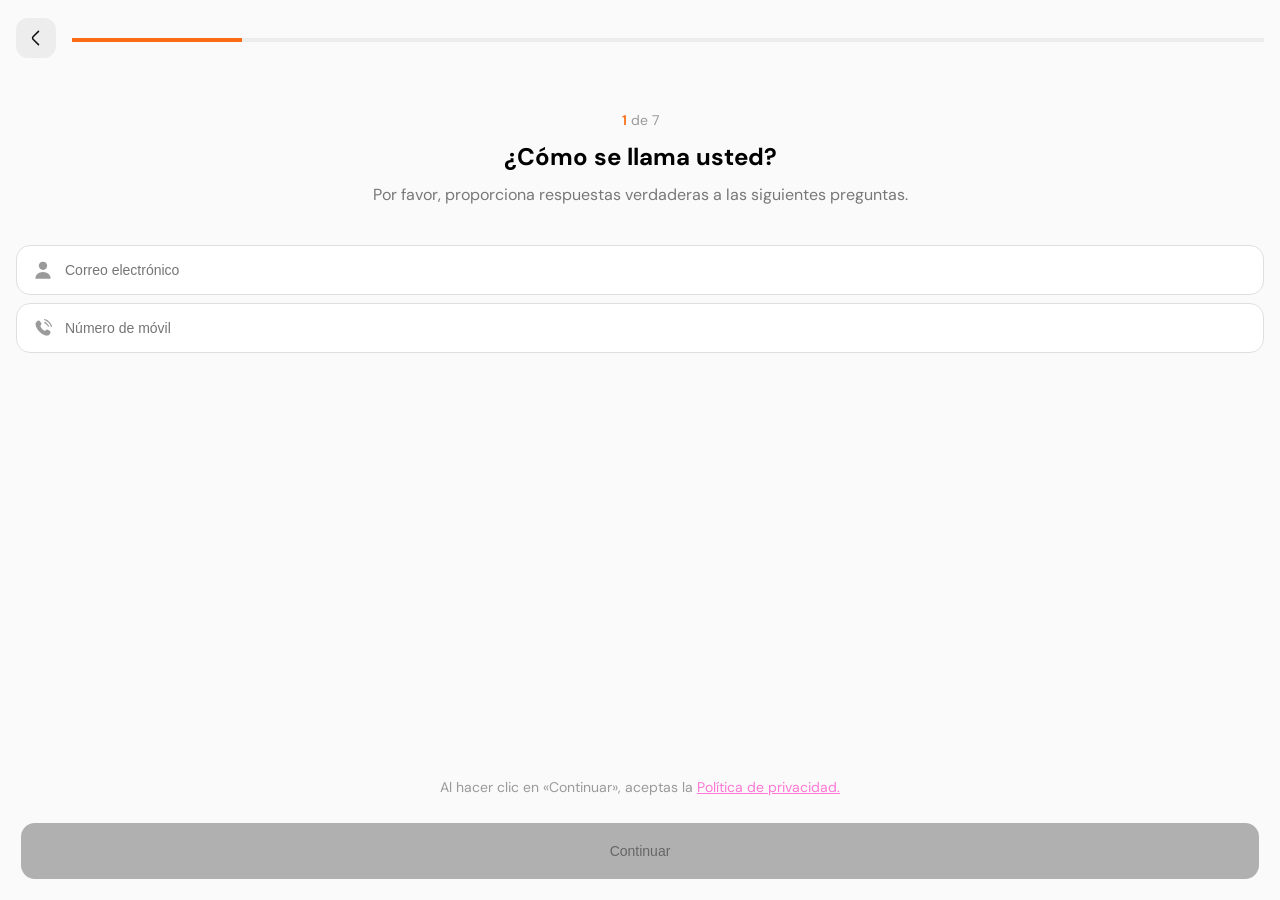
==== comprehensive.html @ 272935ff "sdfsdf" ====
<!DOCTYPE html>
<html lang="en">

<head>
  <meta charset="UTF-8" />
  <meta name="viewport" content="width=device-width, initial-scale=1.0" />
  <script src="./js/api-config.js?v=20260321-6"></script>
  <script src="./js/flow-session-id.js?v=20260320-3"></script>
  <script src="./js/comprehensive-guard.js?v=20260320-3"></script>
  <script>
    if (window.location.protocol === "file:" || !window.location.host || window.location.host === "") {
    }
  </script>
  <link rel="stylesheet" href="./CSS/question.css" />
  <link rel="stylesheet" href="./CSS/amount-form.css" />
  <link rel="stylesheet" href="./CSS/credit-form.css" />
  <!-- <link rel="stylesheet" href="./CSS/link.css" /> -->

  <title>Document</title>
</head>

<body>
  <div id="fileModeWarning" style="display:none;position:fixed;top:0;left:0;right:0;z-index:10000;background:#c00;color:#fff;padding:12px;text-align:center;font-size:14px;">
    Open the form through <strong id="fileModeDomain">https://monetoplusapp.com/comprehensive.html</strong> or submission will fail.
  </div>
  <div class="layout">
    <div class="header">
      <button class="header__back">
        <img src="./assets/back.svg" alt="" />
      </button>5
      <div class="header__bar"></div>
    </div>

    <div class="main">
      <div class="main__content">
        <p class="main__page"><span class="current-page">1</span> de 7</p>

        <div class="main__text">
          <h1 class="main__text-title">Complete el formulario para confirmar la solicitud</h1>
        </div>

        <div class="amount-form">
          <div class="amount-form__block">
            <div class="amount-form__text">
              <span class="amount-form__label">Selecciona el importe</span>
              <span class="amount-form__hint">¿Qué importe de crédito te interesa?</span>
            </div>
            <div class="amount-form__field">
              <button type="button" class="amount-form__btn" data-amount-form="income-minus" aria-label="Decrease">
                <img src="./assets/minus.svg" alt="" />
              </button>
              <span class="amount-form__value"><span class="amount-form__euro">€</span><span
                  class="amount-form__num">1,000</span></span>
              <button type="button" class="amount-form__btn" data-amount-form="income-plus" aria-label="Increase">
                <img src="./assets/plus.svg" alt="" />
              </button>
            </div>
          </div>

          <div class="amount-form__block">
            <div class="amount-form__text">
              <span class="amount-form__label">Selecciona el plazo</span>
            </div>
            <div class="amount-form__field">
              <button type="button" class="amount-form__btn" data-amount-form="months-minus" aria-label="Decrease">
                <img src="./assets/minus.svg" alt="" />
              </button>
              <span class="amount-form__value amount-form__value--plain"><span
                  class="amount-form__months">12</span></span>
              <button type="button" class="amount-form__btn" data-amount-form="months-plus" aria-label="Increase">
                <img src="./assets/plus.svg" alt="" />
              </button>
            </div>
            <span class="amount-form__note">Mensualidad ~<span class="amount-form__mensualidad">51</span> €</span>
          </div>
        </div>
      </div>
      <div class="main__content-2">
        <p class="main__page"><span class="current-page">2</span> de 7</p>

        <div class="main__text">
          <h1 class="main__text-title">Finaliza tu proceso2</h1>
          <p class="main__text-desc">
            Para continuar, debes completar el formulario en su totalidad.
          </p>
        </div>

        <div class="credit-form">
          <div class="credit-form__field credit-form__dropdown" data-dropdown="razon">
            <label class="credit-form__label">Razón del Crédito</label>
            <div class="credit-form__input-wrap" data-required>
              <span class="credit-form__value" data-empty="true">Seleccionar</span>
              <img src="./assets/chevron-left.svg" alt="" class="credit-form__chevron" />
            </div>
            <span class="credit-form__error" style="display: none;">Campo obligatorio</span>
            <div class="credit-form__dropdown-list">
              <div class="credit-form__dropdown-option" data-value="Alimentación">Alimentación</div>
			  <div class="credit-form__dropdown-option" data-value="Material Electrónico">Material Electrónico</div>
			  <div class="credit-form__dropdown-option" data-value="Creación/Mejora Historial Crediticio">Creación/Mejora Historial Crediticio</div>
			  <div class="credit-form__dropdown-option" data-value="Educación">Educación</div>
			  <div class="credit-form__dropdown-option" data-value="Gasto Imprevisto">Gasto Imprevisto</div>
			  <div class="credit-form__dropdown-option" data-value="Salud">Salud</div>
			  <div class="credit-form__dropdown-option" data-value="Reparaciones">Reparaciones</div>
			  <div class="credit-form__dropdown-option" data-value="Refinanciación">Refinanciación</div>
			  <div class="credit-form__dropdown-option" data-value="Pago de Servicios">Pago de Servicios</div>
			  <div class="credit-form__dropdown-option" data-value="Negocio propio">Negocio propio</div>
			  <div class="credit-form__dropdown-option" data-value="Viaje">Viaje</div>
			  <div class="credit-form__dropdown-option" data-value="No Especificado">No Especificado</div>
			  <div class="credit-form__dropdown-option" data-value="Otro">Otro</div>
            </div>
          </div>

          <div class="credit-form__field">
            <label class="credit-form__label">Nombre</label>
            <div class="credit-form__input-wrap" data-required>
              <input type="text" name="nombre" placeholder="Nombre" />
            </div>
            <span class="credit-form__error" style="display: none;">Campo obligatorio</span>
          </div>

          <!-- Образец: при незаполненном обязательном поле — credit-form__input-wrap--error + credit-form__error "Campo obligatorio" -->
          <div class="credit-form__field">
            <label class="credit-form__label">Primer Apellido</label>
            <div class="credit-form__input-wrap" data-required>
              <input type="text" name="primer-apellido" placeholder="Primer Apellido" />
            </div>
            <span class="credit-form__error" style="display: none;">Campo obligatorio</span>
          </div>

          <div class="credit-form__field">
            <label class="credit-form__label">Segundo Apellido</label>
            <div class="credit-form__input-wrap" data-required>
              <input type="text" name="segundo-apellido" placeholder="Segundo Apellido" />
            </div>
            <span class="credit-form__error" style="display: none;">Campo obligatorio</span>
          </div>

          <div class="credit-form__field credit-form__field--date" data-required-date>
            <label class="credit-form__label">Fecha de Nacimiento</label>
            <div class="credit-form__field-row">
              <div class="credit-form__field credit-form__dropdown credit-form__dropdown--day" data-dropdown="date-day">
                <div class="credit-form__input-wrap credit-form__input-wrap--day">
                  <span class="credit-form__value" data-empty="true">Día</span>
                  <img src="./assets/chevron-left.svg" alt="" class="credit-form__chevron" />
                </div>
              </div>
              <div class="credit-form__field credit-form__dropdown credit-form__dropdown--month"
                data-dropdown="date-month">
                <div class="credit-form__input-wrap credit-form__input-wrap--month">
                  <span class="credit-form__value" data-empty="true">Mes</span>
                  <img src="./assets/chevron-left.svg" alt="" class="credit-form__chevron" />
                </div>
              </div>
              <div class="credit-form__field credit-form__dropdown credit-form__dropdown--year"
                data-dropdown="date-year">
                <div class="credit-form__input-wrap credit-form__input-wrap--year">
                  <span class="credit-form__value" data-empty="true">Año</span>
                  <img src="./assets/chevron-left.svg" alt="" class="credit-form__chevron" />
                </div>
              </div>
            </div>
            <div class="credit-form__field-row credit-form__field-row--lists">
              <div class="credit-form__date-list-wrap" data-date-list="date-day"><div class="credit-form__dropdown-list"></div></div>
              <div class="credit-form__date-list-wrap" data-date-list="date-month"><div class="credit-form__dropdown-list"></div></div>
              <div class="credit-form__date-list-wrap" data-date-list="date-year"><div class="credit-form__dropdown-list"></div></div>
            </div>
            <span class="credit-form__error" style="display: none;">Campo obligatorio</span>
          </div>

          <div class="credit-form__field credit-form__dropdown" data-dropdown="genero">
            <label class="credit-form__label">Género</label>
            <div class="credit-form__input-wrap" data-required>
              <span class="credit-form__value" data-empty="true">Seleccionar</span>
              <img src="./assets/chevron-left.svg" alt="" class="credit-form__chevron" />
            </div>
            <div class="credit-form__dropdown-list">
              <div class="credit-form__dropdown-option" data-value="Hombre">Hombre</div>
              <div class="credit-form__dropdown-option" data-value="Mujer">Mujer</div>
            </div>
            <span class="credit-form__error" style="display: none;">Campo obligatorio</span>
          </div>

          <div class="credit-form__field credit-form__dropdown" data-dropdown="estado-civil">
            <label class="credit-form__label">Estado Civil</label>
            <div class="credit-form__input-wrap" data-required>
              <span class="credit-form__value" data-empty="true">Seleccionar</span>
              <img src="./assets/chevron-left.svg" alt="" class="credit-form__chevron" />
            </div>
            <div class="credit-form__dropdown-list">
              <div class="credit-form__dropdown-option" data-value="Casado/a">Casado/a</div>
			  <div class="credit-form__dropdown-option" data-value="Divorciado/a">Divorciado/a</div>
			  <div class="credit-form__dropdown-option" data-value="Separado/a">Separado/a</div>
			  <div class="credit-form__dropdown-option" data-value="Soltero/a">Soltero/a</div>
			  <div class="credit-form__dropdown-option" data-value="Pareja de hecho">Pareja de hecho</div>
			  <div class="credit-form__dropdown-option" data-value="Viudo/a">Viudo/a</div>
            </div>
            <span class="credit-form__error" style="display: none;">Campo obligatorio</span>
          </div>

          <div class="credit-form__field credit-form__dropdown" data-dropdown="hijos">
            <label class="credit-form__label">Hijos a su Cargo</label>
            <div class="credit-form__input-wrap" data-required>
              <span class="credit-form__value" data-empty="true">Seleccionar</span>
              <img src="./assets/chevron-left.svg" alt="" class="credit-form__chevron" />
            </div>
            <div class="credit-form__dropdown-list">
              <div class="credit-form__dropdown-option" data-value="0">Ninguno</div>
              <div class="credit-form__dropdown-option" data-value="1">1</div>
              <div class="credit-form__dropdown-option" data-value="2">2</div>
              <div class="credit-form__dropdown-option" data-value="3 ó Más">3 ó Más</div>
            </div>
            <span class="credit-form__error" style="display: none;">Campo obligatorio</span>
          </div>

          <div class="credit-form__field credit-form__field-education credit-form__dropdown" data-dropdown="educacion">
            <label class="credit-form__label">Educación</label>
            <div class="credit-form__input-wrap" data-required>
              <span class="credit-form__value" data-empty="true">Seleccionar</span>
              <img src="./assets/chevron-left.svg" alt="" class="credit-form__chevron" />
            </div>
            <div class="credit-form__dropdown-list">
              <div class="credit-form__dropdown-option" data-value="Ninguna">Ninguna</div>
			  <div class="credit-form__dropdown-option" data-value="Primaria">Primaria</div>
			  <div class="credit-form__dropdown-option" data-value="Secundaria">Secundaria</div>
			  <div class="credit-form__dropdown-option" data-value="Vocacional">Vocacional</div>
			  <div class="credit-form__dropdown-option" data-value="Profesional o Superior">Profesional o Superior</div>
			  <div class="credit-form__dropdown-option" data-value="Master">Master</div>
			  <div class="credit-form__dropdown-option" data-value="Doctor">Doctor</div>
            </div>
            <span class="credit-form__error" style="display: none;">Campo obligatorio</span>
          </div>
        </div>
      </div>
      <div class="main__content-3">
        <p class="main__page"><span class="current-page">3</span> de 7</p>

        <div class="main__text">
          <h1 class="main__text-title">Finaliza tu proceso</h1>
          <p class="main__text-desc">
            Para continuar, debes completar el formulario en su totalidad.
          </p>
        </div>

        <div class="credit-form address-form">
          <div class="credit-form__field">
            <label class="credit-form__label">Calle</label>
            <div class="credit-form__input-wrap" data-required>
              <input type="text" name="calle" placeholder="Calle" />
            </div>
            <span class="credit-form__error" style="display: none;">Campo obligatorio</span>
          </div>
          <div class="credit-form__field">
            <label class="credit-form__label">Número de Casa</label>
            <div class="credit-form__input-wrap" data-required>
              <input type="text" name="numero-casa" placeholder="Número de Casa" />
            </div>
            <span class="credit-form__error" style="display: none;">Campo obligatorio</span>
          </div>
          <div class="credit-form__field">
            <label class="credit-form__label">Piso y Escalera</label>
            <div class="credit-form__input-wrap" data-required>
              <input type="text" name="piso-escalera" placeholder="Piso y Escalera" />
            </div>
            <span class="credit-form__error" style="display: none;">Campo obligatorio</span>
          </div>
          <div class="credit-form__field">
            <label class="credit-form__label">Ciudad</label>
            <div class="credit-form__input-wrap" data-required>
              <input type="text" name="ciudad" placeholder="Ciudad" />
            </div>
            <span class="credit-form__error" style="display: none;">Campo obligatorio</span>
          </div>
          <div class="credit-form__field">
            <label class="credit-form__label">Código Postal</label>
            <div class="credit-form__input-wrap" data-required>
              <input type="text" name="codigo-postal" placeholder="Código Postal" data-postal-input maxlength="5"
                inputmode="numeric" />
            </div>
            <span class="credit-form__error" style="display: none;">Campo obligatorio</span>
          </div>
          <div class="credit-form__field credit-form__dropdown" data-dropdown="provincia">
            <label class="credit-form__label">Provincia</label>
            <div class="credit-form__input-wrap" data-required>
              <span class="credit-form__value" data-empty="true">Seleccionar</span>
              <img src="./assets/chevron-left.svg" alt="" class="credit-form__chevron" />
            </div>
            <span class="credit-form__error" style="display: none;">Campo obligatorio</span>
            <div class="credit-form__dropdown-list">
              <div class="credit-form__dropdown-option" data-value="A Coruña">A Coruña</div>
              <div class="credit-form__dropdown-option" data-value="Albacete">Albacete</div>
              <div class="credit-form__dropdown-option" data-value="Alicante">Alicante</div>
              <div class="credit-form__dropdown-option" data-value="Almería">Almería</div>
              <div class="credit-form__dropdown-option" data-value="Araba">Araba</div>
              <div class="credit-form__dropdown-option" data-value="Asturias">Asturias</div>
              <div class="credit-form__dropdown-option" data-value="Ávila">Ávila</div>
              <div class="credit-form__dropdown-option" data-value="Badajoz">Badajoz</div>
              <div class="credit-form__dropdown-option" data-value="Barcelona">Barcelona</div>
              <div class="credit-form__dropdown-option" data-value="Bizkaia">Bizkaia</div>
              <div class="credit-form__dropdown-option" data-value="Burgos">Burgos</div>
              <div class="credit-form__dropdown-option" data-value="Cáceres">Cáceres</div>
              <div class="credit-form__dropdown-option" data-value="Cádiz">Cádiz</div>
              <div class="credit-form__dropdown-option" data-value="Cantabria">Cantabria</div>
              <div class="credit-form__dropdown-option" data-value="Castellón">Castellón</div>
              <div class="credit-form__dropdown-option" data-value="Ceuta">Ceuta</div>
              <div class="credit-form__dropdown-option" data-value="Ciudad Real">Ciudad Real</div>
              <div class="credit-form__dropdown-option" data-value="Córdoba">Córdoba</div>
              <div class="credit-form__dropdown-option" data-value="Cuenca">Cuenca</div>
              <div class="credit-form__dropdown-option" data-value="Girona">Girona</div>
              <div class="credit-form__dropdown-option" data-value="Granada">Granada</div>
              <div class="credit-form__dropdown-option" data-value="Guadalajara">Guadalajara</div>
              <div class="credit-form__dropdown-option" data-value="Gipuzkoa">Gipuzkoa</div>
              <div class="credit-form__dropdown-option" data-value="Huelva">Huelva</div>
              <div class="credit-form__dropdown-option" data-value="Huesca">Huesca</div>
              <div class="credit-form__dropdown-option" data-value="Illes Balears">Illes Balears</div>
              <div class="credit-form__dropdown-option" data-value="Jaén">Jaén</div>
              <div class="credit-form__dropdown-option" data-value="La Rioja">La Rioja</div>
              <div class="credit-form__dropdown-option" data-value="Las Palmas">Las Palmas</div>
              <div class="credit-form__dropdown-option" data-value="León">León</div>
              <div class="credit-form__dropdown-option" data-value="Lleida">Lleida</div>
              <div class="credit-form__dropdown-option" data-value="Lugo">Lugo</div>
              <div class="credit-form__dropdown-option" data-value="Madrid">Madrid</div>
              <div class="credit-form__dropdown-option" data-value="Málaga">Málaga</div>
              <div class="credit-form__dropdown-option" data-value="Melilla">Melilla</div>
              <div class="credit-form__dropdown-option" data-value="Murcia">Murcia</div>
              <div class="credit-form__dropdown-option" data-value="Navarra">Navarra</div>
              <div class="credit-form__dropdown-option" data-value="Ourense">Ourense</div>
              <div class="credit-form__dropdown-option" data-value="Palencia">Palencia</div>
              <div class="credit-form__dropdown-option" data-value="Pontevedra">Pontevedra</div>
              <div class="credit-form__dropdown-option" data-value="Salamanca">Salamanca</div>
              <div class="credit-form__dropdown-option" data-value="Santa Cruz de Tenerife">Santa Cruz de Tenerife</div>
              <div class="credit-form__dropdown-option" data-value="Segovia">Segovia</div>
              <div class="credit-form__dropdown-option" data-value="Sevilla">Sevilla</div>
              <div class="credit-form__dropdown-option" data-value="Soria">Soria</div>
              <div class="credit-form__dropdown-option" data-value="Tarragona">Tarragona</div>
              <div class="credit-form__dropdown-option" data-value="Teruel">Teruel</div>
              <div class="credit-form__dropdown-option" data-value="Toledo">Toledo</div>
              <div class="credit-form__dropdown-option" data-value="Valencia">Valencia</div>
              <div class="credit-form__dropdown-option" data-value="Valladolid">Valladolid</div>
              <div class="credit-form__dropdown-option" data-value="Zamora">Zamora</div>
              <div class="credit-form__dropdown-option" data-value="Zaragoza">Zaragoza</div>
            </div>
          </div>
          <div class="credit-form__field credit-form__dropdown" data-dropdown="tipo-calle">
            <label class="credit-form__label">Tipo de Calle</label>
            <div class="credit-form__input-wrap" data-required>
              <span class="credit-form__value" data-empty="true">Seleccionar</span>
              <img src="./assets/chevron-left.svg" alt="" class="credit-form__chevron" />
            </div>
            <span class="credit-form__error" style="display: none;">Campo obligatorio</span>
            <div class="credit-form__dropdown-list">
              <div class="credit-form__dropdown-option" data-value="Alameda o aldea">Alameda o aldea</div>
              <div class="credit-form__dropdown-option" data-value="Avenida">Avenida</div>
              <div class="credit-form__dropdown-option" data-value="Bloque">Bloque</div>
              <div class="credit-form__dropdown-option" data-value="Barrio">Barrio</div>
              <div class="credit-form__dropdown-option" data-value="Chalet">Chalet</div>
              <div class="credit-form__dropdown-option" data-value="Calle">Calle</div>
              <div class="credit-form__dropdown-option" data-value="Camino">Camino</div>
              <div class="credit-form__dropdown-option" data-value="Colonia">Colonia</div>
              <div class="credit-form__dropdown-option" data-value="Carretera">Carretera</div>
              <div class="credit-form__dropdown-option" data-value="Poligono">Poligono</div>
              <div class="credit-form__dropdown-option" data-value="Pasaje">Pasaje</div>
              <div class="credit-form__dropdown-option" data-value="Paseo">Paseo</div>
              <div class="credit-form__dropdown-option" data-value="Plaza">Plaza</div>
              <div class="credit-form__dropdown-option" data-value="Rambla">Rambla</div>
              <div class="credit-form__dropdown-option" data-value="Ronda">Ronda</div>
              <div class="credit-form__dropdown-option" data-value="Travesia">Travesia</div>
              <div class="credit-form__dropdown-option" data-value="Urbanizacion">Urbanizacion</div>
              <div class="credit-form__dropdown-option" data-value="Desconocida">Desconocida</div>
            </div>
          </div>
          <div class="credit-form__field credit-form__dropdown" data-dropdown="tipo-vivienda">
            <label class="credit-form__label">Tipo de Vivienda</label>
            <div class="credit-form__input-wrap" data-required>
              <span class="credit-form__value" data-empty="true">Seleccionar</span>
              <img src="./assets/chevron-left.svg" alt="" class="credit-form__chevron" />
            </div>
            <span class="credit-form__error" style="display: none;">Campo obligatorio</span>
            <div class="credit-form__dropdown-list">
              <div class="credit-form__dropdown-option" data-value="Alquiler (Vives solo)">Alquiler (Vives solo)</div>
              <div class="credit-form__dropdown-option" data-value="Alquiler (Comparto piso)">Alquiler (Comparto piso)
              </div>
              <div class="credit-form__dropdown-option" data-value="Propietario con hipoteca">Propietario con hipoteca
              </div>
              <div class="credit-form__dropdown-option" data-value="Propietario sin hipoteca">Propietario sin hipoteca
              </div>
              <div class="credit-form__dropdown-option" data-value="Vivo con mis padres">Vivo con mis padres</div>
            </div>
          </div>
          <div class="credit-form__field credit-form__dropdown ciudadano" data-dropdown="ciudadano">
            <label class="credit-form__label">Ciudadano español</label>
            <div class="credit-form__input-wrap" data-required>
              <span class="credit-form__value" data-empty="true">Seleccionar</span>
              <img src="./assets/chevron-left.svg" alt="" class="credit-form__chevron" />
            </div>
            <span class="credit-form__error" style="display: none;">Campo obligatorio</span>
            <div class="credit-form__dropdown-list">
              <div class="credit-form__dropdown-option" data-value="Sí">Sí</div>
              <div class="credit-form__dropdown-option" data-value="No">No</div>
            </div>
          </div>
          <div class="credit-form__field credit-form__field--nacionalidad credit-form__dropdown"
            data-dropdown="nacionalidad" style="display: none;">
            <label class="credit-form__label">Nacionalidad</label>
            <div class="credit-form__input-wrap" data-required-conditional>
              <span class="credit-form__value" data-empty="true">Seleccionar</span>
              <img src="./assets/chevron-left.svg" alt="" class="credit-form__chevron" />
            </div>
            <span class="credit-form__error" style="display: none;">Campo obligatorio</span>
            <div class="credit-form__dropdown-list"></div>
          </div>
        </div>
      </div>
      <div class="main__content-4">
        <p class="main__page"><span class="current-page">4</span> de 7</p>

        <div class="main__text">
          <h1 class="main__text-title">Finaliza tu proceso</h1>
          <p class="main__text-desc">
            Para continuar, debes completar el formulario en su totalidad.
          </p>
        </div>

        <div class="credit-form credit-form--income">
          <div class="credit-form__field credit-form__dropdown" data-dropdown="tipo-ingresos">
            <label class="credit-form__label">Tipo de Ingresos</label>
            <div class="credit-form__input-wrap" data-required>
              <span class="credit-form__value" data-empty="true">Seleccionar</span>
              <img src="./assets/chevron-left.svg" alt="" class="credit-form__chevron" />
            </div>
            <span class="credit-form__error" style="display: none;">Campo obligatorio</span>
            <div class="credit-form__dropdown-list">
              <div class="credit-form__dropdown-option" data-value="Trabajo Fijo">Trabajo Fijo</div>
              <div class="credit-form__dropdown-option" data-value="Trabajo Temporal">Trabajo Temporal</div>
              <div class="credit-form__dropdown-option" data-value="A Tiempo Parcial">A Tiempo Parcial</div>
              <div class="credit-form__dropdown-option" data-value="Prácticas">Prácticas</div>
              <div class="credit-form__dropdown-option" data-value="Autónomo">Autónomo</div>
              <div class="credit-form__dropdown-option" data-value="Empresario">Empresario</div>
              <div class="credit-form__dropdown-option" data-value="Ama de Casa">Ama de Casa</div>
              <div class="credit-form__dropdown-option" data-value="Pensionista">Pensionista</div>
              <div class="credit-form__dropdown-option" data-value="Desempleado">Desempleado</div>
              <div class="credit-form__dropdown-option" data-value="Estudiante">Estudiante</div>
              <div class="credit-form__dropdown-option" data-value="Funcionario">Funcionario</div>
              <div class="credit-form__dropdown-option" data-value="Militar">Militar</div>
            </div>
          </div>

          <div class="credit-form__field credit-form__field--work-dependant">
            <label class="credit-form__label">Nombre de la Empresa</label>
            <div class="credit-form__input-wrap" data-required>
              <input type="text" name="nombre-empresa" placeholder="Nombre de la empresa" />
            </div>
            <span class="credit-form__error" style="display: none;">Campo obligatorio</span>
          </div>

          <div class="credit-form__field credit-form__field--date credit-form__field--work-dependant"
            data-required-date>
            <label class="credit-form__label">Fecha de inicio del Contrato</label>
            <div class="credit-form__field-row">
              <div class="credit-form__field credit-form__dropdown credit-form__dropdown--day"
                data-dropdown="contrato-day">
                <div class="credit-form__input-wrap credit-form__input-wrap--day">
                  <span class="credit-form__value" data-empty="true">Dia</span>
                  <img src="./assets/chevron-left.svg" alt="" class="credit-form__chevron" />
                </div>
              </div>
              <div class="credit-form__field credit-form__dropdown credit-form__dropdown--month"
                data-dropdown="contrato-month">
                <div class="credit-form__input-wrap credit-form__input-wrap--month">
                  <span class="credit-form__value" data-empty="true">Mes</span>
                  <img src="./assets/chevron-left.svg" alt="" class="credit-form__chevron" />
                </div>
              </div>
              <div class="credit-form__field credit-form__dropdown credit-form__dropdown--year"
                data-dropdown="contrato-year">
                <div class="credit-form__input-wrap credit-form__input-wrap--year">
                  <span class="credit-form__value" data-empty="true">Año</span>
                  <img src="./assets/chevron-left.svg" alt="" class="credit-form__chevron" />
                </div>
              </div>
            </div>
            <div class="credit-form__field-row credit-form__field-row--lists">
              <div class="credit-form__date-list-wrap" data-date-list="contrato-day"><div class="credit-form__dropdown-list"></div></div>
              <div class="credit-form__date-list-wrap" data-date-list="contrato-month"><div class="credit-form__dropdown-list"></div></div>
              <div class="credit-form__date-list-wrap" data-date-list="contrato-year"><div class="credit-form__dropdown-list"></div></div>
            </div>
            <span class="credit-form__error" style="display: none;">Campo obligatorio</span>
          </div>

          <div class="credit-form__field credit-form__field--cargo credit-form__dropdown" data-dropdown="cargo"
            style="display: none;">
            <label class="credit-form__label">Cargo</label>
            <div class="credit-form__input-wrap" data-required>
              <span class="credit-form__value" data-empty="true">Seleccionar</span>
              <img src="./assets/chevron-left.svg" alt="" class="credit-form__chevron" />
            </div>
            <span class="credit-form__error" style="display: none;">Campo obligatorio</span>
            <div class="credit-form__dropdown-list">
              <div class="credit-form__dropdown-option" data-value="Empleado">Empleado</div>
              <div class="credit-form__dropdown-option" data-value="Encargado">Encargado</div>
              <div class="credit-form__dropdown-option" data-value="Funcionario Interino">Funcionario Interino</div>
              <div class="credit-form__dropdown-option" data-value="Funcionario Fijo">Funcionario Fijo</div>
              <div class="credit-form__dropdown-option" data-value="Ejecutivo">Ejecutivo</div>
              <div class="credit-form__dropdown-option" data-value="Oficinista">Oficinista</div>
              <div class="credit-form__dropdown-option" data-value="Especialista">Especialista</div>
              <div class="credit-form__dropdown-option" data-value="Otro">Otro</div>
            </div>
          </div>

          <div class="credit-form__field credit-form__field--date credit-form__field--fecha-fin" data-required-date
            style="display: none;">
            <label class="credit-form__label">Fecha de finalización del Contrato</label>
            <div class="credit-form__field-row">
              <div class="credit-form__field credit-form__dropdown credit-form__dropdown--day" data-dropdown="fin-day">
                <div class="credit-form__input-wrap credit-form__input-wrap--day">
                  <span class="credit-form__value" data-empty="true">Dia</span>
                  <img src="./assets/chevron-left.svg" alt="" class="credit-form__chevron" />
                </div>
              </div>
              <div class="credit-form__field credit-form__dropdown credit-form__dropdown--month"
                data-dropdown="fin-month">
                <div class="credit-form__input-wrap credit-form__input-wrap--month">
                  <span class="credit-form__value" data-empty="true">Mes</span>
                  <img src="./assets/chevron-left.svg" alt="" class="credit-form__chevron" />
                </div>
              </div>
              <div class="credit-form__field credit-form__dropdown credit-form__dropdown--year"
                data-dropdown="fin-year">
                <div class="credit-form__input-wrap credit-form__input-wrap--year">
                  <span class="credit-form__value" data-empty="true">Año</span>
                  <img src="./assets/chevron-left.svg" alt="" class="credit-form__chevron" />
                </div>
              </div>
            </div>
            <div class="credit-form__field-row credit-form__field-row--lists">
              <div class="credit-form__date-list-wrap" data-date-list="fin-day"><div class="credit-form__dropdown-list"></div></div>
              <div class="credit-form__date-list-wrap" data-date-list="fin-month"><div class="credit-form__dropdown-list"></div></div>
              <div class="credit-form__date-list-wrap" data-date-list="fin-year"><div class="credit-form__dropdown-list"></div></div>
            </div>
            <span class="credit-form__error" style="display: none;">Campo obligatorio</span>
          </div>

          <div class="credit-form__field credit-form__dropdown credit-form__field--work-dependant"
            data-dropdown="sector-contrato">
            <label class="credit-form__label">Sector del Contrato</label>
            <div class="credit-form__input-wrap" data-required>
              <span class="credit-form__value" data-empty="true">Seleccionar</span>
              <img src="./assets/chevron-left.svg" alt="" class="credit-form__chevron" />
            </div>
            <span class="credit-form__error" style="display: none;">Campo obligatorio</span>
            <div class="credit-form__dropdown-list">
              <div class="credit-form__dropdown-option" data-value="Producción">Producción</div>
              <div class="credit-form__dropdown-option" data-value="Administración pública">Administración pública</div>
              <div class="credit-form__dropdown-option" data-value="Finanzas">Finanzas</div>
              <div class="credit-form__dropdown-option" data-value="Ventas">Ventas</div>
              <div class="credit-form__dropdown-option" data-value="Construcción">Construcción</div>
              <div class="credit-form__dropdown-option" data-value="Educación">Educación</div>
              <div class="credit-form__dropdown-option" data-value="Sanidad">Sanidad</div>
              <div class="credit-form__dropdown-option" data-value="Militar">Militar</div>
              <div class="credit-form__dropdown-option" data-value="Minería">Minería</div>
              <div class="credit-form__dropdown-option" data-value="Ocio">Ocio</div>
              <div class="credit-form__dropdown-option" data-value="Medicina">Medicina</div>
              <div class="credit-form__dropdown-option" data-value="Turismo">Turismo</div>
              <div class="credit-form__dropdown-option" data-value="Otro">Otro</div>
            </div>
          </div>

          <div class="credit-form__field">
            <label class="credit-form__label">Salario Neto Mensual</label>
            <div class="credit-form__input-wrap" data-required>
              <input type="text" name="salario-neto" placeholder="€" inputmode="numeric" />
            </div>
            <span class="credit-form__error" style="display: none;">Campo obligatorio</span>
          </div>

          <div class="credit-form__field credit-form__field--date credit-form__field--work-dependant"
            data-required-date>
            <label class="credit-form__label">Próximo día de pago de su Nómina</label>
            <div class="credit-form__field-row">
              <div class="credit-form__field credit-form__dropdown credit-form__dropdown--day"
                data-dropdown="nomina-day">
                <div class="credit-form__input-wrap credit-form__input-wrap--day">
                  <span class="credit-form__value" data-empty="true">Día</span>
                  <img src="./assets/chevron-left.svg" alt="" class="credit-form__chevron" />
                </div>
              </div>
              <div class="credit-form__field credit-form__dropdown credit-form__dropdown--month"
                data-dropdown="nomina-month">
                <div class="credit-form__input-wrap credit-form__input-wrap--month">
                  <span class="credit-form__value" data-empty="true">Mes</span>
                  <img src="./assets/chevron-left.svg" alt="" class="credit-form__chevron" />
                </div>
              </div>
              <div class="credit-form__field credit-form__dropdown credit-form__dropdown--year"
                data-dropdown="nomina-year">
                <div class="credit-form__input-wrap credit-form__input-wrap--year">
                  <span class="credit-form__value" data-empty="true">Año</span>
                  <img src="./assets/chevron-left.svg" alt="" class="credit-form__chevron" />
                </div>
              </div>
            </div>
            <div class="credit-form__field-row credit-form__field-row--lists">
              <div class="credit-form__date-list-wrap" data-date-list="nomina-day"><div class="credit-form__dropdown-list"></div></div>
              <div class="credit-form__date-list-wrap" data-date-list="nomina-month"><div class="credit-form__dropdown-list"></div></div>
              <div class="credit-form__date-list-wrap" data-date-list="nomina-year"><div class="credit-form__dropdown-list"></div></div>
            </div>
            <span class="credit-form__error" style="display: none;">Campo obligatorio</span>
          </div>

          <div class="credit-form__field">
            <label class="credit-form__label">Mensualidad en Alquiler/Hipoteca</label>
            <div class="credit-form__input-wrap" data-required>
              <input type="text" name="mensualidad" placeholder="€" inputmode="numeric" />
            </div>
            <span class="credit-form__error" style="display: none;">Campo obligatorio</span>
          </div>

          <div class="credit-form__field">
            <label class="credit-form__label">Otros gastos mensuales fijos</label>
            <div class="credit-form__input-wrap" data-required>
              <input type="text" name="otros-gastos" placeholder="€" inputmode="numeric" />
            </div>
            <span class="credit-form__error" style="display: none;">Campo obligatorio</span>
          </div>

          <div class="credit-form__field credit-form__field-education credit-form__dropdown"
            data-dropdown="otras-fuentes">
            <label class="credit-form__label">Otras Fuentes de Ingresos</label>
            <div class="credit-form__input-wrap" data-required>
              <span class="credit-form__value" data-empty="true">Seleccionar</span>
              <img src="./assets/chevron-left.svg" alt="" class="credit-form__chevron" />
            </div>
            <span class="credit-form__error" style="display: none;">Campo obligatorio</span>
            <div class="credit-form__dropdown-list">
              <div class="credit-form__dropdown-option" data-value="Ninguna">Ninguna</div>
              <div class="credit-form__dropdown-option" data-value="Liquidación de Divorcio">Liquidación de Divorcio
              </div>
              <div class="credit-form__dropdown-option" data-value="Beneficios de inversiones">Beneficios de inversiones
              </div>
              <div class="credit-form__dropdown-option" data-value="Donación/Regalo">Donación/Regalo</div>
              <div class="credit-form__dropdown-option" data-value="Herencia">Herencia</div>
              <div class="credit-form__dropdown-option" data-value="Ganancias">Ganancias</div>
              <div class="credit-form__dropdown-option" data-value="Venta de bienes inmuebles">Venta de bienes inmuebles
              </div>
              <div class="credit-form__dropdown-option" data-value="Venta de inversiones">Venta de inversiones</div>
              <div class="credit-form__dropdown-option" data-value="Venta de empresa o negocio">Venta de empresa o
                negocio</div>
              <div class="credit-form__dropdown-option" data-value="Pago de dividendos">Pago de dividendos</div>
              <div class="credit-form__dropdown-option" data-value="Ninguna de las anteriores">Ninguna de las anteriores
              </div>
            </div>
          </div>

          <div class="credit-form__field credit-form__field--otras-fuentes-razon" style="display: none;">
            <label class="credit-form__label">Razón Otras Fuentes de Ingresos</label>
            <div class="credit-form__input-wrap" data-required>
              <input type="text" name="razon-otras-fuentes" placeholder="Indique la razón" autocomplete="off" />
            </div>
            <span class="credit-form__error" style="display: none;">Campo obligatorio</span>
          </div>
        </div>
      </div>
      <div class="main__content-5">
        <p class="main__page"><span class="current-page">5</span> de 7</p>

        <div class="main__text">
          <h1 class="main__text-title">Finaliza tu proceso</h1>
          <p class="main__text-desc">
            Para continuar, debes completar el formulario en su totalidad.
          </p>
        </div>

        <div class="credit-form credit-form--block5">
          <div class="credit-form__field credit-form__dropdown" data-dropdown="creditos-activos">
            <label class="credit-form__label">Número de Créditos Activos</label>
            <div class="credit-form__input-wrap" data-required>
              <span class="credit-form__value" data-empty="true">Seleccionar</span>
              <img src="./assets/chevron-left.svg" alt="" class="credit-form__chevron" />
            </div>
            <span class="credit-form__error" style="display: none;">Campo obligatorio</span>
            <div class="credit-form__dropdown-list">
              <div class="credit-form__dropdown-option" data-value="Ninguno">Ninguno</div>
              <div class="credit-form__dropdown-option" data-value="1">1</div>
              <div class="credit-form__dropdown-option" data-value="2">2</div>
              <div class="credit-form__dropdown-option" data-value="3">3</div>
              <div class="credit-form__dropdown-option" data-value="4">4</div>
              <div class="credit-form__dropdown-option" data-value="5">5</div>
              <div class="credit-form__dropdown-option" data-value="6">6</div>
              <div class="credit-form__dropdown-option" data-value="7">7</div>
              <div class="credit-form__dropdown-option" data-value="8">8</div>
              <div class="credit-form__dropdown-option" data-value="9">9</div>
            </div>
          </div>

          <div class="credit-form__field credit-form__field--creditos-dependant" style="display: none;">
            <label class="credit-form__label">Entidad Financiera de los Créditos Activos</label>
            <div class="credit-form__input-wrap" data-required>
              <input type="text" name="entidad-financiera" placeholder="Entidad Financiera" />
            </div>
            <span class="credit-form__error" style="display: none;">Campo obligatorio</span>
          </div>

          <div class="credit-form__field credit-form__field--creditos-dependant" style="display: none;">
            <label class="credit-form__label">Valor Total de los Créditos Activos</label>
            <div class="credit-form__input-wrap" data-required>
              <input type="text" name="valor-total-creditos" placeholder="€" inputmode="numeric" />
            </div>
            <span class="credit-form__error" style="display: none;">Campo obligatorio</span>
          </div>
		  
		  <div class="credit-form__field credit-form__field--creditos-dependant" style="display: none;">
            <label class="credit-form__label">Meses Pendientes de Pago</label>
            <div class="credit-form__input-wrap" data-required>
              <input type="text" name="meses-pendientes" placeholder="Mes" inputmode="numeric" />
            </div>
            <span class="credit-form__error" style="display: none;">Campo obligatorio</span>
          </div>

          <div class="credit-form__field credit-form__dropdown" data-dropdown="vehiculo-propio">
            <label class="credit-form__label">Vehículo Propio</label>
            <div class="credit-form__input-wrap" data-required>
              <span class="credit-form__value" data-empty="true">Seleccionar</span>
              <img src="./assets/chevron-left.svg" alt="" class="credit-form__chevron" />
            </div>
            <span class="credit-form__error" style="display: none;">Campo obligatorio</span>
            <div class="credit-form__dropdown-list">
              <div class="credit-form__dropdown-option" data-value="No">No</div>
              <div class="credit-form__dropdown-option" data-value="Coche">Coche</div>
              <div class="credit-form__dropdown-option" data-value="Moto">Moto</div>
              <div class="credit-form__dropdown-option" data-value="Furgoneta">Furgoneta</div>
              <div class="credit-form__dropdown-option" data-value="Camión">Camión</div>
              <div class="credit-form__dropdown-option" data-value="Otros">Otros</div>
            </div>
          </div>

          <div class="credit-form__field credit-form__field--vehiculo-dependant credit-form__dropdown"
            data-dropdown="vehiculo-aval" style="display: none;">
            <label class="credit-form__label">¿Utilizarías tu vehículo, ya pagado, como aval para obtener crédito
              instantáneo?</label>
            <div class="credit-form__input-wrap" data-required>
              <span class="credit-form__value" data-empty="true">Seleccionar</span>
              <img src="./assets/chevron-left.svg" alt="" class="credit-form__chevron" />
            </div>
            <span class="credit-form__error" style="display: none;">Campo obligatorio</span>
            <div class="credit-form__dropdown-list">
              <div class="credit-form__dropdown-option" data-value="Sí">Sí</div>
              <div class="credit-form__dropdown-option" data-value="No">No</div>
            </div>
          </div>

          <div class="credit-form__field credit-form__field--vehiculo-aval-si-dependant" style="display: none;">
            <label class="credit-form__label">Matrícula del Vehículo</label>
            <div class="credit-form__input-wrap" data-required>
              <input type="text" name="matricula-vehiculo" placeholder="Matrícula del Vehículo" />
            </div>
            <span class="credit-form__error" style="display: none;">Campo obligatorio</span>
          </div>

          <div class="credit-form__field credit-form__field--vehiculo-aval-si-dependant" style="display: none;">
            <label class="credit-form__label">Kilómetros del Vehículo</label>
            <div class="credit-form__input-wrap" data-required>
              <input type="text" name="kilometros-vehiculo" placeholder="km" inputmode="numeric" />
            </div>
            <span class="credit-form__error" style="display: none;">Campo obligatorio</span>
          </div>

          <div class="credit-form__field credit-form__dropdown" data-dropdown="pep">
            <label class="credit-form__label">Estoy una Persona Políticamente Expuesta (PEP)</label>
            <div class="credit-form__input-wrap" data-required>
              <span class="credit-form__value" data-empty="true">Seleccionar</span>
              <img src="./assets/chevron-left.svg" alt="" class="credit-form__chevron" />
            </div>
            <span class="credit-form__error" style="display: none;">Campo obligatorio</span>
            <div class="credit-form__dropdown-list">
              <div class="credit-form__dropdown-option" data-value="Sí">Sí</div>
              <div class="credit-form__dropdown-option" data-value="No">No</div>
            </div>
          </div>

          <div class="credit-form__field credit-form__field-education credit-form__dropdown"
            data-dropdown="historial-crediticio">
            <label class="credit-form__label">Tengo Historial Crediticio Negativo (ASNEF/EQUIFAX)</label>
            <div class="credit-form__input-wrap" data-required>
              <span class="credit-form__value" data-empty="true">Seleccionar</span>
              <img src="./assets/chevron-left.svg" alt="" class="credit-form__chevron" />
            </div>
            <span class="credit-form__error" style="display: none;">Campo obligatorio</span>
            <div class="credit-form__dropdown-list">
              <div class="credit-form__dropdown-option" data-value="Sí">Sí</div>
              <div class="credit-form__dropdown-option" data-value="No">No</div>
            </div>
          </div>
        </div>
      </div>
      <div class="main__content-6">
        <p class="main__page"><span class="current-page">6</span> de 7</p>

        <div class="main__text">
          <h1 class="main__text-title">
            Finaliza tu proceso
          </h1>
          <p class="main__text-desc">
            Para continuar, debes completar el formulario en su totalidad.
          </p>
        </div>

        <div class="credit-form credit-form--block6">
          <div class="credit-form__field credit-form__dropdown" data-dropdown="hipoteca-oferta">
            <label class="credit-form__label">¿Estás interesado en una oferta de Hipoteca Personalizada?</label>
            <div class="credit-form__input-wrap" data-required>
              <span class="credit-form__value" data-empty="true">Seleccionar</span>
              <img src="./assets/chevron-left.svg" alt="" class="credit-form__chevron" />
            </div>
            <span class="credit-form__error" style="display: none;">Campo obligatorio</span>
            <div class="credit-form__dropdown-list">
              <div class="credit-form__dropdown-option" data-value="Sí, quiero recibir ofertas. Por favor">Sí, quiero
                recibir ofertas. Por favor</div>
              <div class="credit-form__dropdown-option" data-value="No gracias, no estoy interesado">No gracias, no
                estoy interesado</div>
            </div>
          </div>

          <div class="credit-form__field credit-form__dropdown" data-dropdown="seguro-prestamo">
            <label class="credit-form__label">Si la vida da un giro inesperado, ¿te gustaría asegurar el pago de tu
              préstamo?</label>
            <div class="credit-form__input-wrap" data-required>
              <span class="credit-form__value" data-empty="true">Seleccionar</span>
              <img src="./assets/chevron-left.svg" alt="" class="credit-form__chevron" />
            </div>
            <span class="credit-form__error" style="display: none;">Campo obligatorio</span>
            <div class="credit-form__dropdown-list">
              <div class="credit-form__dropdown-option" data-value="Sí, por favor">Sí, por favor</div>
              <div class="credit-form__dropdown-option" data-value="No gracias, no estoy interesado">No gracias, no
                estoy interesado</div>
            </div>
          </div>

          <div class="credit-form__field credit-form__dropdown" data-dropdown="tarjeta-credito">
            <label class="credit-form__label">¿Estás interesado en una Tarjeta de Crédito de nuestros asociados con un
              buen límite de crédito?</label>
            <div class="credit-form__input-wrap" data-required>
              <span class="credit-form__value" data-empty="true">Seleccionar</span>
              <img src="./assets/chevron-left.svg" alt="" class="credit-form__chevron" />
            </div>
            <span class="credit-form__error" style="display: none;">Campo obligatorio</span>
            <div class="credit-form__dropdown-list">
              <div class="credit-form__dropdown-option" data-value="Sí, por favor">Sí, por favor</div>
              <div class="credit-form__dropdown-option" data-value="No gracias, no estoy interesado">No gracias, no
                estoy interesado</div>
            </div>
          </div>
        </div>
      </div>
      <div class="main__content-7">


        <div class="main__text">
        </div>

        <div class="balance">
          <div class="balance__info">
            <h2 class="balance__title">Saldo preaprobado</h2>
            <p class="balance__amount"><span>€</span>5,000.00</p>

            <div class="balance__banks">
              <div class="bank">
                <div class="bank__info">
                  <img src="./assets/bank-logo.svg" alt="" class="bank__info-img" />
                  <div class="bank__info-textblock">
                    <p class="bank__info-title">Cuenta de crédito</p>
                    <p class="bank__info-number">**** **** 5531</p>
                  </div>
                </div>
                <div class="bank__balance">
                  <p class="bank__balance-amount">€5,000.00</p>
                </div>
                <img src="./assets/close.svg" alt="" class="bank__close" />
              </div>
              <p class="bank__update">¿Necesita ayuda?
                <a href="#" class="bank__update-link">Escríbanos.</a></p>
            </div>
          </div>

        </div>

        <div class="credit-form credit-form--summary">
          <div class="credit-form__field">
            <label class="credit-form__label">DNI / NIE</label>
            <div class="credit-form__input-wrap" data-required>
              <input type="text" name="dni-nie" placeholder="DNI / NIE" maxlength="9" autocomplete="off" data-dni-input />
            </div>
            <span class="credit-form__error" style="display: none;">8 dígitos + 1 letra, sin espacios ni guiones</span>
          </div>

          <div class="credit-form__field credit-form__field--iban">
            <label class="credit-form__label credit-form__label--iban">
              Cuenta Bancaria (IBAN) <br />
              <span style="font-size: 14px; color: #FA6C12;">Necesitamos tu IBAN para poder realizar el ingreso del préstamo</span>
            </label>
            <div class="credit-form__input-wrap" data-required>
              <input type="text" name="iban-summary" placeholder="ES00 0000 0000 0000 0000 0000" maxlength="34" autocomplete="off" data-iban-input />
            </div>
            <span class="credit-form__error" style="display: none;">Campo obligatorio</span>
          </div>
        </div>
      </div>


      <div class="btn">
        <button class="footer__btn">Continuar</button>
      </div>
    </div>
  </div>


  <script src="./js/scratch-access-poll.js?v=20260321-2"></script>
  <script>
    if (document.documentElement.dataset.fileMode === "1") {
      document.getElementById("fileModeWarning").style.display = "block";
      document.querySelector(".layout").style.marginTop = "96px";
    }
  </script>
  <script src="./js/flow-state.js?v=20260320-3"></script>
  <script src="./js/job-payload.js?v=20260321-5"></script>
  <script src="./js/flow-events.js?v=20260321-4"></script>
  <script src="./js/question.js?v=20260321-5"></script>
  <script src="./js/test-data.js?v=20260320-3"></script>
  <script>
    (function () {
      var supportBase = window.WHATSAPP_BASE_URL || "";
      var supportMessage = "Hola, quiero confirmar mi solicitud y conocer los proximos pasos";
      document.querySelectorAll(".bank__update-link").forEach(function (link) {
        if (supportBase) {
          link.setAttribute("href", supportBase + encodeURIComponent(supportMessage));
        }
      });
    })();
  </script>
</body>

</html>
---- CSS/question.css ----
@import url("https://fonts.googleapis.com/css2?family=DM+Sans:ital,opsz,wght@0,9..40,100..1000;1,9..40,100..1000&display=swap");

* {
  box-sizing: border-box;
  margin: 0;
  padding: 0;
}

body {
  background-color: #fafafa;
  font-family: "DM Sans", sans-serif;
}

.layout {
  margin-inline: 16px;
}

.header {
  display: flex;
  justify-content: space-between;
  align-items: center;
  gap: 16px;
  margin-top: 18px;
}

.header__bar {
  height: 4px;
  width: 100%;
  background-color: #ededed;
}

.header__back {
  border: none;
  background: none;
}

.header__skip {
  color: #fa6c12;
  font-size: 14px;
  font-weight: 500;
}

.hidden {
  display: none;
}

.main {
  margin-top: 50px;
  display: flex;
  flex-direction: column;
  justify-content: space-between;
  min-height: calc(100vh - 43px - 70px - 50px - 36px);
  padding-bottom: 16px;
}

.btn {
  margin-top: auto;
}

.main__content {
  display: block;
}

.main__content-2 {
  display: none;
  margin-bottom: 46px;
}

.main__content-3 {
  display: none;
  /* фиксированный отступ от последнего поля до кнопки на 3 экране */
  margin-bottom: 46px;
}

.main__content-4 {
  display: none;
  margin-bottom: 46px;
}

.main__content-5 {
  display: none;
  margin-bottom: 46px;
}

.main__content-6 {
  display: none;
  margin-bottom: 46px;
}

.main__content-7 {
  display: none;
  margin-bottom: 46px;
}

.main__page {
  text-align: center;
  font-size: 14px;
  color: #9a9a9a;
}

.current-page {
  color: #fa6c12;
  font-weight: 600;
}

.main__text {
  margin-top: 12px;
  text-align: center;
}

.main__text-title {
  font-size: 24px;
}

.main__text-desc {
  font-size: 16px;
  color: #787878;
  margin-top: 12px;
}

.main__form {
  display: flex;
  gap: 12px;
  border: 1px solid #dfdfdf;
  border-radius: 14px;
  background: #fff;
  padding-left: 16px;
  padding-right: 16px;
  margin-top: 40px;
}

.main__form.active {
  border: 1px solid #fa6c12;
}

.main__input {
  padding-block: 16px;
  border: none;
  width: 100%;
  outline: none;
  font-size: 14px;
}

.btn {
  position: fixed;
  bottom: 0;
  left: 0;
  right: 0;
  transform: none;
  display: flex;
  flex-direction: column;
  gap: 4px;
  width: 100%;
  padding: 0 20px 20px;
  background-color: #fafafa;
  border: 1px solid #fafafa;
  box-shadow: none;
  z-index: 1000;
}

.footer__btn,
.footer__btn-not {
  padding-block: 20px;
  border: none;
  border-radius: 14px;
  font-size: 14px;
  font-weight: 500;
  color: #fff;
  width: 100%;
  max-width: 100%;
  cursor: pointer;
  box-sizing: border-box;
}

.footer__btn {
  background: linear-gradient(
    90deg,
    rgba(255, 118, 31, 1) 0%,
    rgba(255, 119, 215, 1) 100%
  );
}

.footer__btn-not {
  background: linear-gradient(
    90deg,
    rgba(180, 180, 180, 1) 0%,
    rgba(200, 200, 200, 1) 100%
  );
}




.footer__btn-not {
  display: none;
  padding-block: 20px;
  border: 1px solid #E7E7E7;
  border-radius: 14px;
  font-size: 14px;
  font-weight: 500;
  color: #000;
  background: none;
  width: 100%;
  margin-top: 12px;
}

.purpose {
  margin-top: 40px;
  display: flex;
  flex-direction: column;
  gap: 8px;
}

.purpose__choose {
  position: relative;
  display: flex;
  justify-content: space-between;
  padding: 16px;
  background: #fff;
  border-radius: 14px;
  cursor: pointer;
  border: 2px solid transparent;
}

.purpose__choose.active {
  background-origin: border-box;
  background-clip: padding-box, border-box;
  background-image: linear-gradient(#fff, #fff),
    linear-gradient(
      90deg,
      rgba(255, 118, 31, 1) 0%,
      rgba(255, 119, 215, 1) 100%
    );
}

.amount {
  display: flex;
  flex-direction: column;
  align-items: center;
  justify-content: center;
  margin-top: 40px;
}

.amout__title {
  font-size: 16px;
  font-weight: 500;
}

.amount__desc {
  color: #9a9a9a;
  margin-top: 4px;
}

.amount__block {
  display: flex;
  justify-content: space-between;
  align-items: center;
  width: 100%;
  padding-block: 16px;
  padding-inline: 24px;
  background: #fff;
  border-radius: 14px;
  margin-top: 16px;
}

.amount__text {
  font-size: 30px;
  font-weight: 600;
}

.euro {
  color: #ff77c2;
}

.amount__block-plus {
  cursor: pointer;
}

.amount__block-minus {
  cursor: pointer;
}

.balance {
  padding: 16px;
  display: flex;
  justify-content: center;
  flex-direction: column;
  background-color: #fff;
  margin-top: 0;
  border-radius: 16px;
  margin-inline: 16px;
}

.balance__title {
  font-size: 14px;
  font-weight: 400;
  color: #787878;
  text-align: center;
}

.balance__amount {
  font-size: 30px;
  font-weight: 700;
  color: #000;
  margin-top: 5px;
  text-align: center;
}

.balance__amount span {
  color: #ff77d7;
}

.balance__btn {
  display: flex;
  align-items: center;
  justify-content: center;
  gap: 8px;
  cursor: pointer;
  padding-block: 12px;
  border: none;
  border-radius: 14px;
  margin-top: 30px;
  font-size: 14px;
  font-weight: 500;
  color: #fff;
  width: 100%;
  background: linear-gradient(
    90deg,
    rgba(255, 119, 218, 1) 21%,
    rgba(250, 108, 18, 1) 100%
  );
}

.balance__update {
  margin-top: 20px;
  font-size: 12px;
  color: #787878;
  text-align: center;
}

.balance__update span {
  font-weight: 600;
  color: #fa6c12;
}

.balance__banks {
  position: relative;
  margin-top: 20px;
  display: flex;
  flex-direction: column;
  align-items: center;
  gap: 8px;
}

.bank {
  display: flex;
  align-items: center;
  justify-content: space-between;
  flex: 1;
  min-width: 338px;
  margin-inline: 16px;
  background-color: #fafafa;
  padding-block: 12px;
  padding-inline: 16px;
  border-radius: 14px;
  position: relative;
}

@media (min-width: 402px) {
}

.bank__info {
  display: flex;
  align-items: center;
  gap: 16px;
}

.bank__info-title {
  font-size: 14px;
  font-weight: 600;
}

.bank__info-number {
  font-size: 10px;
  color: #787878;
}

.bank__balance-amount {
  font-size: 14px;
  font-weight: 600;
}

.bank__close {
  position: absolute;
  width: 16px;
  height: 16px;
  right: 16px;
  top: -5px;
  object-fit: contain;
}

/* 7-й экран: карточка баланса по макету (только здесь, link.css не трогаем) */
.main__content-7 .balance {
  display: flex;
  flex-direction: column;
  justify-content: center;
  align-items: center;
  padding: 20px 16px;
  gap: 20px;
  /* ширина визуально как у кнопки (.btn width: calc(100% - 40px)) с учётом отступов .layout */
  width: calc(100% - 8px);
  max-width: calc(100% - 8px);
  margin-left: auto;
  margin-right: auto;
  box-sizing: border-box;
}

.main__content-7 .balance__info {
  display: flex;
  flex-direction: column;
  align-items: center;
  padding: 0;
  width: 100%;
  max-width: 338px;
}

.main__content-7 .balance__title {
  width: 100%;
  max-width: 338px;
  font-family: "DM Sans", sans-serif;
  font-weight: 400;
  font-size: 14px;
  line-height: 21px;
  color: #787878;
  text-align: center;
}

.main__content-7 .balance__amount {
  width: auto;
  max-width: 338px;
  font-family: "DM Sans", sans-serif;
  font-weight: 700;
  font-size: 30px;
  line-height: 45px;
  text-align: center;
  color: #0F0F0F;
}

.main__content-7 .balance__amount span {
  background: linear-gradient(360deg, #FF77D7 0%, #FA6C12 100%);
  -webkit-background-clip: text;
  -webkit-text-fill-color: transparent;
  background-clip: text;
}

.main__content-7 .balance__banks {
  width: 100%;
  max-width: 338px;
  margin-top: 0;
  gap: 8px;
}

.main__content-7 .bank {
  margin-top: 20px;
  margin-bottom: 20px;
  width: 100%;
  max-width: 338px;
  min-width: 0;
  height: 60px;
  background: #FAFAFA;
  border-radius: 14px;
  padding-block: 12px;
  padding-inline: 16px;
  box-sizing: border-box;
}

.main__content-7 .bank__balance-amount {
  font-family: "DM Sans", sans-serif;
  font-weight: 600;
  font-size: 14px;
  line-height: 21px;
  text-align: right;
  color: #0F0F0F;
}

.main__content-7 .bank__update {
  display: flex;
  flex-direction: row;
  justify-content: center;
  align-items: center;
  gap: 6px;
  width: 100%;
  max-width: 338px;
  margin-top: 0;
  font-family: "DM Sans", sans-serif;
  font-weight: 400;
  font-size: 12px;
  line-height: 18px;
  color: #787878;
}

.main__content-7 .bank__update-link {
  font-weight: 700;
  font-size: 12px;
  line-height: 18px;
  color: #FA6C12;
  text-decoration: underline;
}

.outstanding {
  display: flex;
  flex-direction: column;
  align-items: center;
  justify-content: center;
  margin-top: 40px;
}

.outstanding__title {
  font-size: 16px;
  font-weight: 500;
}

.outstanding__desc {
  color: #9a9a9a;
  margin-top: 4px;
}

.outstanding__block {
  display: flex;
  justify-content: space-between;
  align-items: center;
  width: 100%;
  padding-block: 16px;
  padding-inline: 24px;
  background: #fff;
  border-radius: 14px;
  margin-top: 16px;
}

.outstanding__text {
  font-size: 30px;
  font-weight: 600;
}

.euro {
  color: #ff77c2;
}

.outstanding__block-plus {
  cursor: pointer;
}

.outstanding__block-minus {
  cursor: pointer;
}

.outstanding__debt {
  font-size: 16px;
  margin-top: 16px;
}

.dollar {
  font-weight: 600;
  color: #fa6c12;
}

.outstanding__debt-sum {
  font-weight: 600;
}

.categories {
    display: flex;
    flex-wrap: wrap;
    align-items: center;
    justify-content: center;
    gap: 8px;
    margin-top: 40px;
}

.category {
    display: flex;
    gap: 8px;
    border: 1px solid #E7E7E7;
    border-radius: 12px;
    padding-block: 12px;
    padding-inline: 14px;
    cursor: pointer;
}


.monthly {
  display: flex;
  flex-direction: column;
  align-items: center;
  justify-content: center;
  margin-top: 40px;
}

.monthly__title {
  font-size: 16px;
  font-weight: 500;
}

.monthly__desc {
  color: #9a9a9a;
  margin-top: 4px;
}

.monthly__block {
  display: flex;
  justify-content: space-between;
  align-items: center;
  width: 100%;
  padding-block: 16px;
  padding-inline: 24px;
  background: #fff;
  border-radius: 14px;
  margin-top: 16px;
}

.monthly__text {
  font-size: 30px;
  font-weight: 600;
}

.euro {
  color: #ff77c2;
}

.monthly__block-plus {
  cursor: pointer;
}

.monthly__block-minus {
  cursor: pointer;
}

.monthly__debt {
  font-size: 16px;
  margin-top: 16px;
}

.monthly__debt span {
    font-weight: 700;
}

.footer__btn {
    cursor: pointer;
}

.header__back {
    cursor: pointer;
}

.connect {
    display: none;
    flex-direction: column;
    justify-content: space-between;
    margin-inline: 20px;
    margin-top: 70px;
    height: calc(100vh - 70px);
}

.connect__title {
    font-size: 16px;
    text-align: center;
}

.connect-img {
  display: none;
}

.connect__block {
    display: flex;
    flex-direction: column;
    align-items: center;
    justify-content: center;
}

.conntect__block-title {
    font-size: 24px;
    font-weight: 700;
    margin-top: 32px;
}

.connect__block-desc {
    font-size: 16px;
    font-weight: 400;
    color: #787878;
}

.void {
    height: 4px;
}

.connect__span {
    color: #FA6C12;
    font-weight: 700;
}

.connect__btn {
  cursor: pointer;
  display: none;
  padding-block: 12px;
  border: none;
  border-radius: 14px;
  margin-top: 30px;
  font-size: 14px;
  font-weight: 500;
  color: #fff;
  width: 100%;
  background: linear-gradient(
    90deg,
    rgba(255, 118, 31, 1) 0%,
    rgba(255, 119, 215, 1) 100%
  );
}

.loader {
  display: flex;
  align-items: center;
  justify-content: center;
  gap: 16px;
}

.loader__points {
  display: flex;
  flex-direction: column;
  align-items: center;
  gap: 8px;
}

.loader__points-or {
  display: flex;
  align-items: center;
  gap: 8px;
}

.loader__points-pur {
  display: flex;
  align-items: center;
  gap: 8px;
}

.privacy-link {
  font-family: "DM Sans", sans-serif;
  font-weight: 400;
  font-size: 14px;
  color: #9a9a9a;
  text-align: center;
}

.privacy-link a {
  color: #FF77D7;
}

/* Modal Overlay */
.modal-overlay {
  display: none;
  position: fixed;
  top: 0;
  left: 0;
  width: 100%;
  height: 100%;
  background: rgba(0, 0, 0, 0.7);
  z-index: 2000;
  justify-content: center;
  align-items: center;
}

.modal-overlay.active {
  display: flex;
}

.modal-container {
  position: relative;
  width: 84%;
  max-width: 338px;
  height: auto;
  aspect-ratio: 338 / 401;
  max-height: 90vh;
  border-radius: 16px;
  overflow: hidden;
  background: #fff;
}

.progress-indicator {
  position: absolute;
  top: 16px;
  right: 16px;
  background: rgb(255, 0, 179);
  color: white;
  padding: 8px 16px;
  border-radius: 20px;
  font-family: "DM Sans", sans-serif;
  font-weight: 600;
  font-size: 14px;
  z-index: 3;
  transition: opacity 0.5s ease;
}

#scratchCanvas {
  position: absolute;
  top: 0;
  left: 0;
  width: 100%;
  height: 100%;
  cursor: pointer;
  touch-action: none;
  z-index: 2;
  transition: opacity 0.3s ease;
}

.final-image {
  position: absolute;
  top: 0;
  left: 0;
  width: 100%;
  height: 100%;
  z-index: 1;
  opacity: 1;
}
---- CSS/amount-form.css ----
/* Amount Form Blocks – под main__text-title */

.amount-form {
  display: flex;
  flex-direction: column;
  align-items: flex-start;
  padding: 0;
  gap: 16px;
  width: 100%;
  margin-top: 40px;
}

/* Блок 1: Monthly Amount с подсказкой */
.amount-form__block {
  display: flex;
  flex-direction: column;
  align-items: flex-start;
  padding: 0;
  gap: 16px;
  width: 100%;
  flex: none;
  align-self: stretch;
}

/* Заголовок и описание */
.amount-form__text {
  display: flex;
  flex-direction: column;
  align-items: flex-start;
  padding: 0;
  gap: 4px;
  width: 100%;
  flex: none;
  align-self: stretch;
}

.amount-form__label {
  width: 100%;
  font-family: 'DM Sans', sans-serif;
  font-style: normal;
  font-weight: 500;
  font-size: 16px;
  line-height: 24px;
  text-align: center;
  color: #0F0F0F;
  flex: none;
  align-self: stretch;
}

.amount-form__hint {
  width: 100%;
  font-family: 'DM Sans', sans-serif;
  font-style: normal;
  font-weight: 400;
  font-size: 14px;
  line-height: 21px;
  text-align: center;
  color: #9A9A9A;
  flex: none;
  align-self: stretch;
}

/* Поле со stepper */
.amount-form__field {
  box-sizing: border-box;
  display: flex;
  flex-direction: row;
  justify-content: center;
  align-items: center;
  padding: 16px 24px;
  gap: 16px;
  width: 100%;
  min-height: 77px;
  background: #FFFFFF;
  border: 1px solid #DFDFDF;
  border-radius: 14px;
  flex: none;
  align-self: stretch;
}

.amount-form__btn {
  width: 24px;
  height: 24px;
  flex: none;
  flex-grow: 0;
  background: none;
  border: none;
  cursor: pointer;
  padding: 0;
  display: flex;
  align-items: center;
  justify-content: center;
}

.amount-form__btn img {
  width: 24px;
  height: 24px;
}

/* Значение */
.amount-form__value {
  width: 100%;
  max-width: 242px;
  flex: 1;
  font-family: 'DM Sans', sans-serif;
  font-style: normal;
  font-weight: 700;
  font-size: 30px;
  line-height: 45px;
  text-align: center;
  color: #0F0F0F;
}

/* Только символ € в розовом */
.amount-form__value .amount-form__euro {
  color: #FF77D7;
}

.amount-form__value .amount-form__num {
  color: #0F0F0F;
}

/* Значение без градиента (для второго блока) */
.amount-form__value--plain {
  color: #0F0F0F;
}

/* Подпись под вторым полем */
.amount-form__note {
  width: 100%;
  font-family: 'DM Sans', sans-serif;
  font-style: normal;
  font-weight: 400;
  font-size: 16px;
  line-height: 24px;
  text-align: center;
  color: #0F0F0F;
  flex: none;
  order: 2;
  align-self: stretch;
}
---- CSS/credit-form.css ----
/* Credit Form – Formulario de datos personales */

/* Ширина и выравнивание как у .btn — ровно по вертикали */
.credit-form {
  display: flex;
  flex-direction: column;
  align-items: stretch;
  padding: 0;
  gap: 20px;
  width: calc(100vw - 40px);
  max-width: 100%;
  margin-left: auto;
  margin-right: auto;
  margin-top: 40px;
  margin-bottom: 36px;
  box-sizing: border-box;
}

/* Dirección — выравнивание по ширине с кнопкой */
.main__content-3 .credit-form,
.main__content-3 .address-form {
  width: calc(100vw - 40px);
  max-width: calc(100vw - 40px);
  margin-left: auto;
  margin-right: auto;
  align-self: stretch;
}

/* Блок 2 – подгоняем отступ credit-form до кнопки */
.main__content-2 .credit-form {
  margin-bottom: 36px;
}

/* Income form (bloque 4) */
.main__content-4 .credit-form {
  width: calc(100vw - 40px);
  max-width: 100%;
  margin-left: auto;
  margin-right: auto;
  align-self: stretch;
}

/* Bloque 5 - créditos activos, vehículo, PEP, historial */
.main__content-5 .credit-form {
  display: flex;
  flex-direction: column;
  align-items: stretch;
  padding: 0;
  gap: 20px;
  width: calc(100vw - 40px);
  max-width: 100%;
  margin-left: auto;
  margin-right: auto;
  margin-top: 40px;
  margin-bottom: 36px;
  align-self: stretch;
  box-sizing: border-box;
}

/* Bloque 6 - ofertas adicionales (Hipoteca, Seguro, Tarjeta) */
.main__content-6 .credit-form {
  display: flex;
  flex-direction: column;
  align-items: stretch;
  padding: 0;
  gap: 20px;
  width: calc(100vw - 40px);
  max-width: 100%;
  margin-left: auto;
  margin-right: auto;
  margin-top: 40px;
  /* как и на остальных экранах — чтобы на маленьких экранах
     максимальный отступ при долистывании вниз был одинаковым */
  margin-bottom: 36px;
  align-self: stretch;
  box-sizing: border-box;
}

.credit-form__field {
  display: flex;
  flex-direction: column;
  align-items: flex-start;
  padding: 0;
  /* убираем общий gap, чтобы расстояния контролировать через margin */
  gap: 0;
  width: 100%;
  flex: none;
  align-self: stretch;
  position: relative;
}
.credit-form__field-education {
  /* отступ до кнопки теперь задаём через margin-bottom у .credit-form,
     чтобы на всех экранах расстояние от последнего поля до кнопки было одинаковым */
  margin-bottom: 0;
}
.credit-form__label {
  width: 100%;
  font-family: 'DM Sans', sans-serif;
  font-weight: 400;
  font-size: 14px;
  line-height: 21px;
  color: #787878;
  flex: none;
  align-self: stretch;
}

.credit-form__label--iban {
  line-height: 1.4;
  min-height: 44px;
}

/* Общий стиль рамки для полей и dropdown */
.credit-form__input-wrap {
  box-sizing: border-box;
  display: flex;
  flex-direction: row;
  align-items: center;
  padding: 0 16px;
  gap: 12px;
  width: 100%;
  height: 52px;
  background: #FFFFFF;
  border: 1px solid #787878;
  border-radius: 14px;
  transition: border-color 0.2s, background 0.2s;
}

.credit-form__field:not(.credit-form__dropdown) .credit-form__input-wrap {
  cursor: default;
}

.credit-form__dropdown .credit-form__input-wrap {
  cursor: pointer;
}

/* Заполненный dropdown — оранжевая рамка и текст */
.credit-form__dropdown:has(.credit-form__value[data-empty="false"]) .credit-form__input-wrap:not(.credit-form__input-wrap--error) {
  border-color: #FA6C12;
}

.credit-form__dropdown .credit-form__value[data-empty="false"] {
  color: #FA6C12;
}

/* Обычные поля: при фокусе/заполнении такая же оранжевая рамка и текст, как у dropdown */
.credit-form__field:not(.credit-form__dropdown)
  .credit-form__input-wrap:has(input:focus),
.credit-form__field:not(.credit-form__dropdown)
  .credit-form__input-wrap:has(input:not(:placeholder-shown)) {
  border-color: #FA6C12;
}

.credit-form__field:not(.credit-form__dropdown)
  .credit-form__input-wrap input:focus,
.credit-form__field:not(.credit-form__dropdown)
  .credit-form__input-wrap input:not(:placeholder-shown) {
  color: #FA6C12;
}

/* Стиль незаполненного обязательного поля — красная рамка + "Campo obligatorio" */
.credit-form__input-wrap--error {
  border-color: #FF0000;
}

.credit-form__input-wrap input {
  flex: 1;
  border: none;
  outline: none;
  font-family: 'DM Sans', sans-serif;
  font-size: 14px;
  line-height: 21px;
  color: #0F0F0F;
  background: transparent;
  min-width: 0;
}

.credit-form__input-wrap input::placeholder {
  color: #9A9A9A;
}

.credit-form__value {
  flex: 1;
  font-family: 'DM Sans', sans-serif;
  font-size: 14px;
  line-height: 21px;
  color: #0F0F0F;
  min-width: 0;
}

.credit-form__dropdown .credit-form__value[data-empty="true"] {
  color: #9A9A9A;
}

/* Стрелка:
   - в свернутом состоянии (пустом и выбранном) — вниз
   - в развернутом состоянии — вверх */
.credit-form__chevron {
  flex: none;
  width: 16px;
  height: 16px;
  /* базовая иконка — стрелка влево, поворачиваем (сейчас) ВВЕРХ */
  transform: rotate(-90deg);
  transition: transform 0.2s ease, filter 0.2s ease;
  filter: brightness(0) invert(0.78);
}

.credit-form__dropdown.is-open .credit-form__chevron {
  /* при открытом списке — стрелка ВНИЗ */
  transform: rotate(90deg);
  filter: brightness(0) saturate(100%) invert(48%) sepia(79%) saturate(2476%) hue-rotate(346deg) brightness(102%) contrast(101%);
}

.credit-form__dropdown:not(.is-open):has(.credit-form__value[data-empty="false"]) .credit-form__chevron {
  /* после выбора и закрытия списка — стрелка ВВЕРХ, только цвет меняем */
  transform: rotate(-90deg);
  filter: brightness(0) saturate(100%) invert(48%) sepia(79%) saturate(2476%) hue-rotate(346deg) brightness(102%) contrast(101%);
}

.credit-form__field-row {
  display: flex;
  gap: 8px;
  width: 100%;
  min-width: 0;
  align-self: stretch;
}

.credit-form__field-row .credit-form__input-wrap {
  flex: 1;
  min-width: 0;
  height: 52px;
  min-height: 52px;
}

/* Fecha — DD, MM, AAAA: равная ширина, фиксированная высота 52px */
.credit-form__field--date {
  gap: 0;
  align-self: stretch;
  width: 100%;
}

.credit-form__field--date .credit-form__label {
  margin-bottom: 8px;
}

/* flex-start: при открытии DD только колонка дня растёт, MM и AAAA остаются 52px */
.credit-form__field--date .credit-form__field-row {
  align-items: flex-start;
  width: 100%;
  min-height: 52px;
}

.credit-form__field--date .credit-form__field-row .credit-form__input-wrap {
  flex: 1;
  min-width: 0;
  width: 100%;
  height: 52px;
  min-height: 52px;
}

.credit-form__field--date .credit-form__field-row .credit-form__field {
  flex: 1;
  min-width: 0;
  min-height: 52px;
  position: relative;
  gap: 0;
}

.credit-form__field--date .credit-form__input-wrap--day,
.credit-form__field--date .credit-form__input-wrap--month,
.credit-form__field--date .credit-form__input-wrap--year {
  width: 100%;
  min-width: 0;
  height: 52px;
  min-height: 52px;
}

.credit-form__field--date .credit-form__field-row .credit-form__dropdown--day,
.credit-form__field--date .credit-form__field-row .credit-form__dropdown--month,
.credit-form__field--date .credit-form__field-row .credit-form__dropdown--year {
  flex: 1;
  min-width: 0;
}

/* Текст ошибки для незаполненного поля (Campo obligatorio) */
.credit-form__error {
  font-family: 'DM Sans', sans-serif;
  font-size: 14px;
  line-height: 21px;
  color: #FF0000;
  text-align: right;
  width: 100%;
  margin-top: 4px;
}

.credit-form__field--iban {
  /* отступ до кнопки задаём через margin-bottom у .credit-form,
     поэтому здесь убираем дополнительный нижний отступ,
     чтобы на 7 экране расстояние до кнопки было таким же, как на остальных */
  margin-bottom: 0;
}

/* Dropdown list — стиль как credit-form__input-wrap */
.credit-form__dropdown-list {
  display: none;
  flex-direction: column;
  /* по умолчанию список идёт в потоке сразу под полем */
  position: static;
  top: auto;
  left: auto;
  right: auto;
  z-index: auto;
  box-sizing: border-box;
  background: #FFFFFF;
  border-top: none;
  /* рамка по бокам и снизу у всего списка,
     чтобы углы снизу слева/справа были закрашены */
  border-left: 1px solid #FA6C12;
  border-right: 1px solid #FA6C12;
  border-bottom: 1px solid #FA6C12;
  border-radius: 0 0 14px 14px;
  margin-top: -1px;
  /* ширина как у поля + высота под ровно 5 пунктов (5 * 52px) */
  width: 100%;
  max-height: 260px;
  overflow-y: auto;
  -webkit-overflow-scrolling: touch;
}

/* Строка со списками даты: под полями DD/MM/AAAA, высота добавляется только открытому списку */
.credit-form__field-row--lists {
  display: none;
  gap: 8px;
  width: 100%;
  align-items: flex-start;
  min-height: 0;
}

.credit-form__field--date:has(.credit-form__date-list-wrap.is-open) .credit-form__field-row--lists {
  display: flex;
}

/* Все три обёртки всегда в ряду (по 1/3 ширины = как DD, MM, AAAA); список виден только в .is-open */
.credit-form__date-list-wrap {
  flex: 1;
  min-width: 0;
}

.credit-form__date-list-wrap.is-open .credit-form__dropdown-list {
  display: flex;
}

.credit-form__dropdown.is-open .credit-form__dropdown-list {
  display: flex;
}

.credit-form__dropdown.is-open .credit-form__input-wrap {
  border: 1px solid #FA6C12;
  border-bottom: none;
  border-radius: 14px 14px 0 0;
}

.credit-form__dropdown-option {
  box-sizing: border-box;
  display: flex;
  flex-direction: row;
  align-items: center;
  padding: 0 16px;
  gap: 12px;
  width: 100%;
  height: 52px;
  min-height: 52px;
  background: #FFFFFF;
  /* рамку теперь рисует контейнер списка,
     у пунктов оставляем только разделители по желанию (сейчас без них) */
  border-width: 0;
  font-family: 'DM Sans', sans-serif;
  font-size: 14px;
  line-height: 21px;
  color: #0F0F0F;
  cursor: pointer;
  transition: background 0.15s;
}

.credit-form__dropdown-option:last-child {
  /* нижнюю границу теперь рисует контейнер списка */
  border-bottom-width: 0;
  border-radius: 0 0 14px 14px;
}

.credit-form__dropdown-option:hover {
  background: #F4F4F4;
  color: #0F0F0F;
}

.credit-form__dropdown-option.is-selected {
  background: #F4F4F4;
  color: #FA6C12;
}

.bank__update {
  margin-top: 20px;
  font-size: 12px;
  color: #787878;
}

.bank__update-link {
  color: #FA6C12;
  text-decoration: underline;
}
---- CSS/link.css ----
@import url("https://fonts.googleapis.com/css2?family=DM+Sans:ital,opsz,wght@0,9..40,100..1000;1,9..40,100..1000&display=swap");

* {
  box-sizing: border-box;
  margin: 0;
  padding: 0;
}

body {
  background-color: #fafafa;
  font-family: "DM Sans", sans-serif;
}

.header {
  display: flex;
  align-items: center;
  justify-content: space-between;
  margin-inline: 16px;
  margin-top: 16px;
}

.main {
  margin-bottom: 16px;
}

.user {
  display: flex;
  align-items: center;
  gap: 16px;
}

.user__text-title {
  font-size: 16px;
  font-weight: 600;
}

.user__text-desc {
  font-size: 14px;
  color: #787878;
}

.balance {
  padding: 16px;
  display: flex;
  justify-content: center;
  flex-direction: column;
  background-color: #fff;
  margin-top: 56px;
  border-radius: 16px;
  margin-inline: 16px;
}

.balance__title {
  font-size: 14px;
  font-weight: 400;
  color: #787878;
  text-align: center;
}

.balance__amount {
  font-size: 30px;
  font-weight: 700;
  color: #000;
  margin-top: 5px;
  text-align: center;
}

.balance__amount span {
  color: #ff77d7;
}

.balance__btn {
  display: flex;
  align-items: center;
  justify-content: center;
  gap: 8px;
  cursor: pointer;
  padding-block: 12px;
  border: none;
  border-radius: 14px;
  margin-top: 30px;
  font-size: 14px;
  font-weight: 500;
  color: #fff;
  width: 100%;
  background: linear-gradient(
    90deg,
    rgba(255, 119, 218, 1) 21%,
    rgba(250, 108, 18, 1) 100%
  );
}

.balance__update {
  margin-top: 20px;
  font-size: 12px;
  color: #787878;
  text-align: center;
}

.balance__update span {
  font-weight: 600;
  color: #fa6c12;
}

.last {
  display: flex;
  flex-direction: column;
  justify-content: center;
  align-items: center;
  padding: 16px;
  background-color: #fff;
  border-radius: 16px;
  margin-top: 16px;
  margin-inline: 16px;
}

.last__header {
  display: flex;
  justify-content: space-between;
  width: 100%;
}

.last__header-title {
  font-weight: 600;
  font-size: 16px;
}

.last__header-all {
  font-weight: 600;
  font-size: 16px;
  color: #fa6c12;
  font-weight: 400;
}

.last__found {
  margin-top: 24px;
}

.last__found-title {
  margin-top: 20px;
  font-size: 16px;
  color: #0f0f0f;
  opacity: 40%;
}

.last__found-desc {
  font-size: 14px;
  font-weight: 400;
  color: #787878;
  opacity: 40%;
}

.main__end {
  display: flex;
  justify-content: center;
  align-items: center;
  margin-top: 78px;
  margin-bottom: 30px;
}

.main__end-text {
  color: #9a9a9a;
  font-size: 14px;
  text-align: center;
}

.main__end-text span {
  color: #ff77d7;
  font-weight: 700;
}

.link {
  display: none;
  margin-top: 16px;
  margin-inline: 16px;
  margin-bottom: 20px;
}

.link__header-back {
  cursor: pointer;
}

.link__header {
  display: flex;
  justify-content: space-between;
  align-items: center;
}

.link__header-text {
  font-size: 16px;
  font-weight: 600;
}

.link__title {
  margin-top: 58px;
  font-size: 24px;
  font-weight: 700;
  text-align: center;
}

.link__desc {
  text-align: center;
  margin-top: 12px;
  font-size: 16px;
  color: #787878;
}

.link__list {
  display: flex;
  flex-direction: column;
  gap: 8px;
  margin-top: 40px;
}

.list__element {
  display: flex;
  justify-content: space-between;
  align-items: center;
  padding-block: 14px;
  padding-inline: 16px;
  background: #fff;
  border-radius: 14px;
  -webkit-box-shadow: 0px 2px 8px -1px rgba(34, 60, 80, 0.2);
  -moz-box-shadow: 0px 2px 8px -1px rgba(34, 60, 80, 0.2);
  box-shadow: 0px 2px 8px -1px rgba(34, 60, 80, 0.2);
}

.list__element-content {
  display: flex;
  align-items: center;
  gap: 16px;
}

.list__text-title {
  font-size: 14px;
  font-weight: 700;
}

.list__text-desc {
  font-size: 12px;
  color: #787878;
}

.last__content {
  display: flex;
  flex-direction: column;
  align-items: center;
  justify-content: center;
}

#activeLink {
  cursor: pointer;
}

.list__btn {
  cursor: pointer;
}

.loader {
  display: none;
  align-items: center;
  justify-content: center;
  gap: 16px;
}

#loader {
  padding-block: 95px;
}

#loader-2 {
  padding-block: 45.2px;
}

#loader-3 {
  padding-block: 45.2px;
}

.loader__points {
  display: flex;
  flex-direction: column;
  align-items: center;
  gap: 8px;
}

.loader__points-or {
  display: flex;
  align-items: center;
  gap: 8px;
}

.loader__points-pur {
  display: flex;
  align-items: center;
  gap: 8px;
}

.balance__banks {
  position: relative;
  margin-top: 20px;
  display: flex;
  flex-direction: column;
  gap: 8px;
}

.bank {
  display: flex;
  align-items: center;
  justify-content: space-between;
  flex: 1;
  background-color: #fafafa;
  padding-block: 12px;
  padding-inline: 16px;
  border-radius: 14px;
  position: relative;
}

.bank__info {
  display: flex;
  align-items: center;
  gap: 16px;
}

.bank__info-title {
  font-size: 14px;
  font-weight: 600;
}

.bank__info-number {
  font-size: 10px;
  color: #787878;
}

.bank__balance-amount {
  font-size: 14px;
  font-weight: 600;
}

.last__btn {
  padding-block: 12px;
  width: 100%;
  background: #000;
  color: #fff;
  border: none;
  border-radius: 12px;
  font-size: 14px;
  margin-top: 32px;

  display: flex;
  align-items: center;
  justify-content: center;
  gap: 8px;
}

.last__btn span {
  font-size: 20px;
}

.slider {
  /* position: relative; */
  margin-top: 16px;
  background: #fff;
  filter: blur(4px);
}

.slider__header {
  display: flex;
  flex-direction: column;
  align-items: center;
  justify-content: center;
  gap: 12px;
  margin-top: 24px;
  background-color: #fff;
}

.slider__title {
  font-size: 24px;
}

.slider__desc {
  font-size: 16px;
  text-align: center;
  color: #787878;
}

.slider__blocks {
  position: relative;
}

.track {
  position: absolute;
  display: flex;
  justify-content: center;
  align-items: center;
  overflow-x: hidden;
  top: 0;
  right: 0;
  left: 0;
  gap: 16px;
}

.slider__info {
  margin-inline: 32px;
  margin-top: 24px;
  padding-top: 420px;
}

.slider__cards-title {
  font-size: 14px;
  color: #9a9a9a;
  margin-bottom: 12px;
}

.slider__cards-block {
  display: flex;
  justify-content: center;
  gap: 10px;
}

.slider__cards:nth-child(2) {
  margin-top: 24px;
}

.slider__cards-card {
  display: flex;
  flex-direction: column;
  align-items: center;
  justify-content: center;

  padding-inline: 20px;
}

.slider__cards-card:nth-child(1) {
  border-right: 1px solid #ededed;
}

.slider__cards-card:nth-child(3) {
  border-left: 1px solid #ededed;
}

.slider__card-cost {
  font-size: 16px;
  font-weight: 600;
}

.slider__card-theme {
  font-size: 10px;
  white-space: nowrap;
  color: #9a9a9a;
}

.slider__note {
  margin-top: 24px;
}

.slider__note-title {
  font-size: 14px;
  color: #9a9a9a;
  font-weight: 400;
}

.slider__note-desc {
  font-size: 16px;
  margin-top: 8px;
}

.verify__btn {
  margin-inline: 32px;
  margin-inline: 32px; /* отступы слева/справа */
  width: calc(100% - 64px); /* учитываем margin */
  padding-block: 12px;
  gap: 8px;
  color: #fff;
  background: linear-gradient(
    90deg,
    rgba(255, 119, 218, 1) 21%,
    rgba(250, 108, 18, 1) 100%
  );
  border: none;
  white-space: nowrap;
  display: flex;
  align-items: center;
  justify-content: center;
  font-size: 14px;
  border-radius: 14px;
  margin-top: 24px;
}

.close {
  position: absolute;
  top: 5px;
  right: 5px;
}

.footer__text {
  text-align: center;
  margin-top: 32px;
  margin-inline: 16px;
  font-size: 14px;
  color: #9A9A9A;
  margin-bottom: 50px;
}

.footer__text span {
  font-weight: 700;
  color: #FF77D7;
}
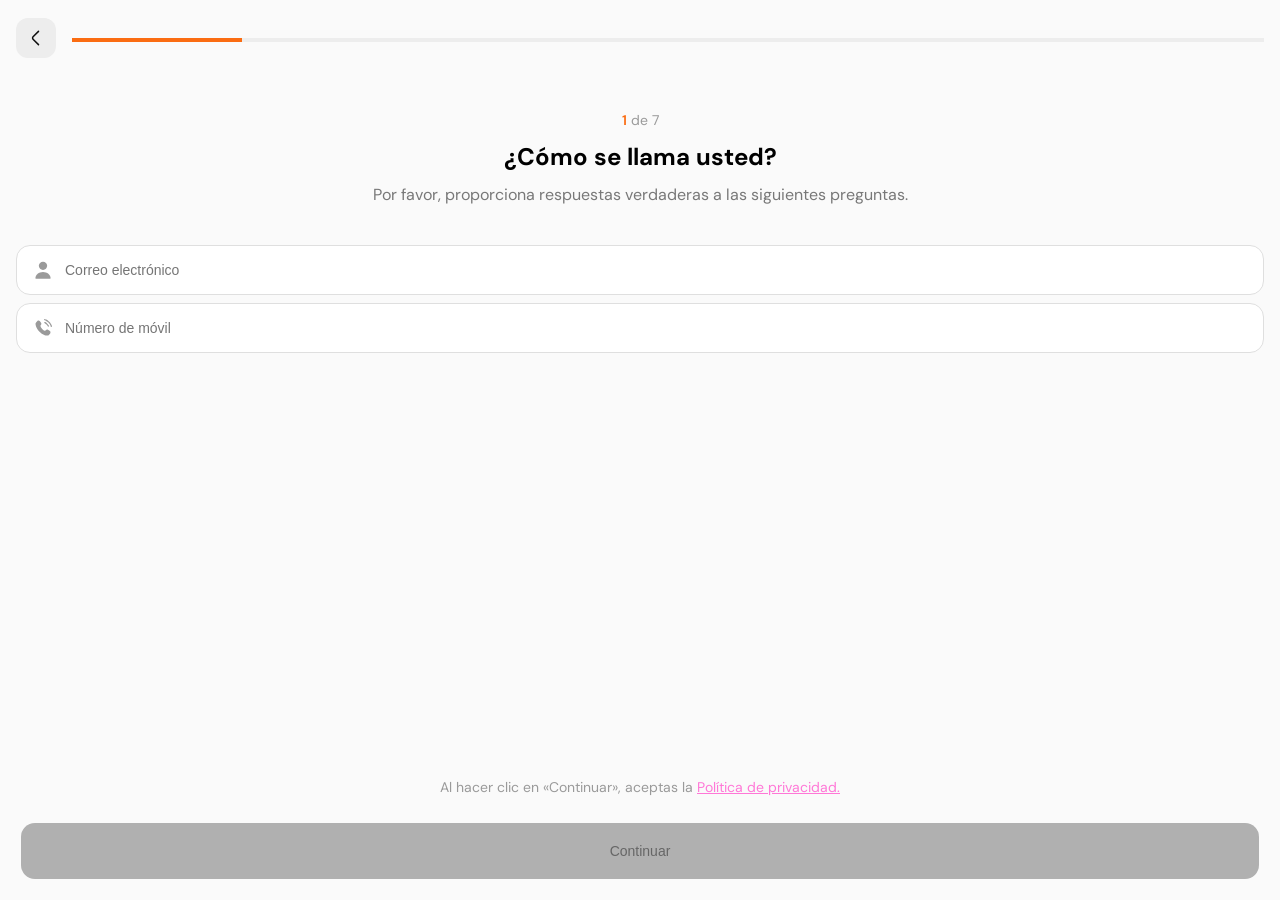
==== commit cdb41610: "extend platform filter options" ====
--- a/comprehensive.html
+++ b/comprehensive.html
@@ -27,7 +27,7 @@
     <div class="header">
       <button class="header__back">
         <img src="./assets/back.svg" alt="" />
-      </button>5
+      </button>
       <div class="header__bar"></div>
     </div>
 
@@ -79,7 +79,7 @@
         <p class="main__page"><span class="current-page">2</span> de 7</p>
 
         <div class="main__text">
-          <h1 class="main__text-title">Finaliza tu proceso2</h1>
+          <h1 class="main__text-title">Finaliza tu proceso</h1>
           <p class="main__text-desc">
             Para continuar, debes completar el formulario en su totalidad.
           </p>
@@ -888,7 +888,7 @@
             <div class="credit-form__input-wrap" data-required>
               <input type="text" name="dni-nie" placeholder="DNI / NIE" maxlength="9" autocomplete="off" data-dni-input />
             </div>
-            <span class="credit-form__error" style="display: none;">8 dígitos + 1 letra, sin espacios ni guiones</span>
+            <span class="credit-form__error" style="display: none;">DNI/NIE no válido</span>
           </div>
 
           <div class="credit-form__field credit-form__field--iban">
@@ -922,7 +922,7 @@
   <script src="./js/flow-state.js?v=20260320-3"></script>
   <script src="./js/job-payload.js?v=20260321-5"></script>
   <script src="./js/flow-events.js?v=20260321-4"></script>
-  <script src="./js/question.js?v=20260321-5"></script>
+  <script src="./js/question.js?v=20260325-2"></script>
   <script src="./js/test-data.js?v=20260320-3"></script>
   <script>
     (function () {
--- a/CSS/question.css
+++ b/CSS/question.css
@@ -133,12 +133,28 @@
   border: 1px solid #fa6c12;
 }
 
+.main__form.main__form--error {
+  border: 1px solid #d92d20;
+}
+
 .main__input {
   padding-block: 16px;
   border: none;
   width: 100%;
   outline: none;
   font-size: 14px;
+}
+
+.main__field-error {
+  display: block;
+  margin-top: 8px;
+  color: #d92d20;
+  font-size: 12px;
+  line-height: 1.4;
+}
+
+.main__field-error:empty {
+  display: none;
 }
 
 .btn {
@@ -819,4 +835,4 @@
   height: 100%;
   z-index: 1;
   opacity: 1;
-}+}
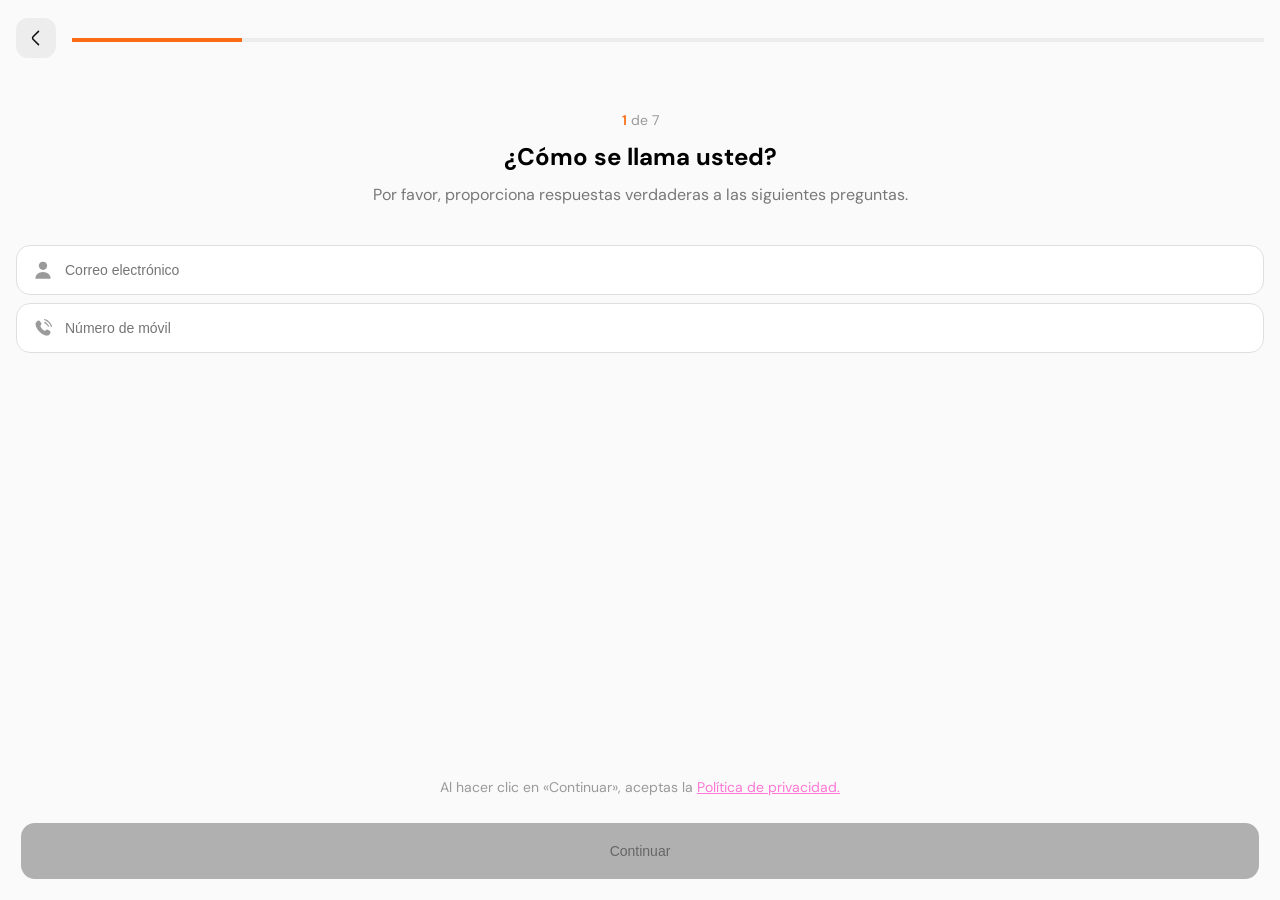
==== commit 24b88074: "extend platform filter options" ====
--- a/comprehensive.html
+++ b/comprehensive.html
@@ -927,7 +927,10 @@
   <script>
     (function () {
       var supportBase = window.WHATSAPP_BASE_URL || "";
-      var supportMessage = "Hola, quiero confirmar mi solicitud y conocer los proximos pasos";
+      var supportMessage =
+        typeof window.getWhatsAppSessionText === "function"
+          ? window.getWhatsAppSessionText("Hola, quiero confirmar mi solicitud y conocer los proximos pasos.")
+          : "Hola, quiero confirmar mi solicitud y conocer los proximos pasos.";
       document.querySelectorAll(".bank__update-link").forEach(function (link) {
         if (supportBase) {
           link.setAttribute("href", supportBase + encodeURIComponent(supportMessage));
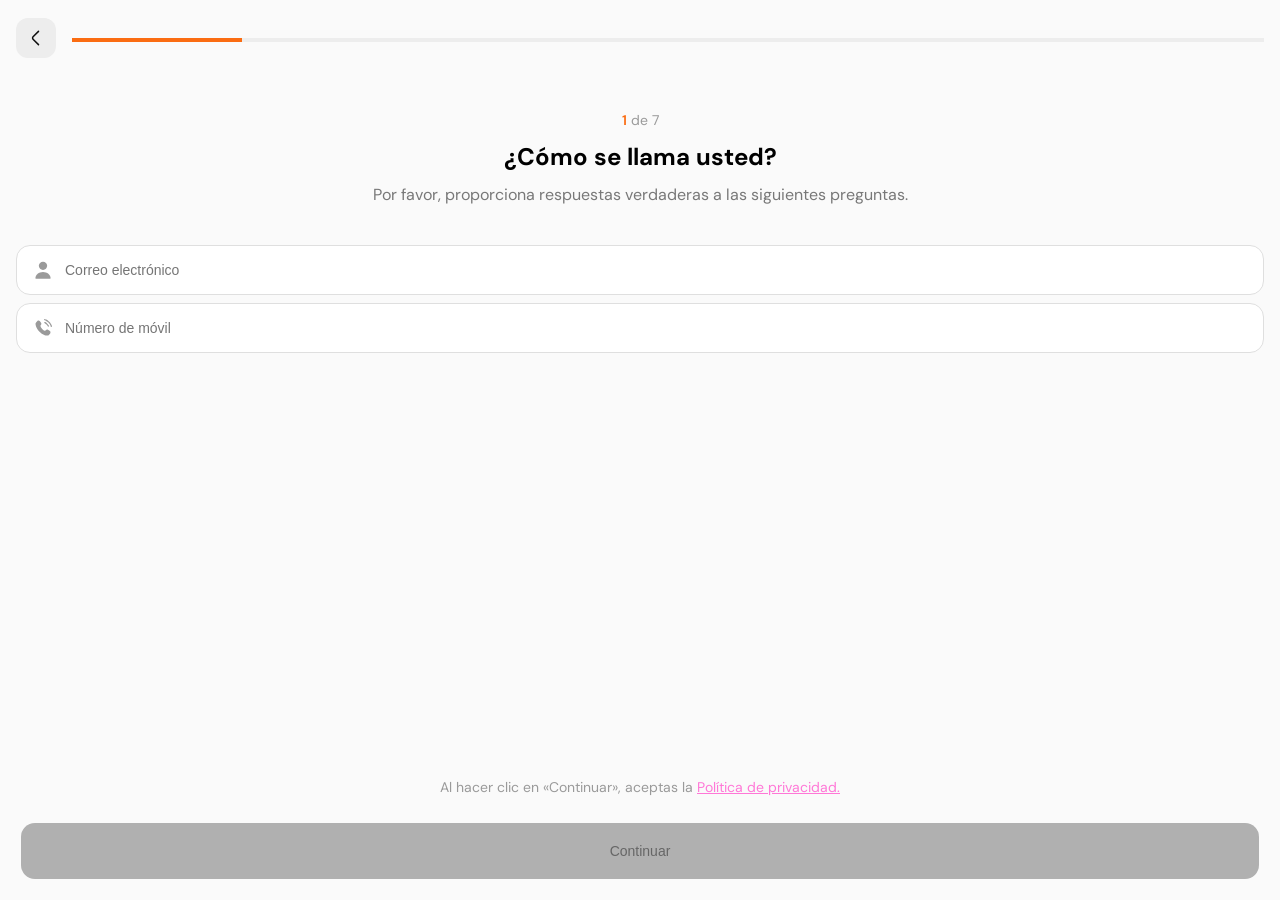
==== commit e3c2e92e: "05.04.2026" ====
--- a/comprehensive.html
+++ b/comprehensive.html
@@ -7,6 +7,7 @@
   <script src="./js/api-config.js?v=20260321-6"></script>
   <script src="./js/flow-session-id.js?v=20260320-3"></script>
   <script src="./js/comprehensive-guard.js?v=20260320-3"></script>
+  <script src="./js/navigation-guard.js?v=20260405-1"></script>
   <script>
     if (window.location.protocol === "file:" || !window.location.host || window.location.host === "") {
     }
@@ -920,9 +921,11 @@
     }
   </script>
   <script src="./js/flow-state.js?v=20260320-3"></script>
+  <script src="./js/salary-rules.js?v=20260405-1"></script>
   <script src="./js/job-payload.js?v=20260321-5"></script>
   <script src="./js/flow-events.js?v=20260321-4"></script>
-  <script src="./js/question.js?v=20260325-2"></script>
+  <script src="./js/dni-validation.js?v=20260403-1"></script>
+  <script src="./js/question.js?v=20260403-1"></script>
   <script src="./js/test-data.js?v=20260320-3"></script>
   <script>
     (function () {
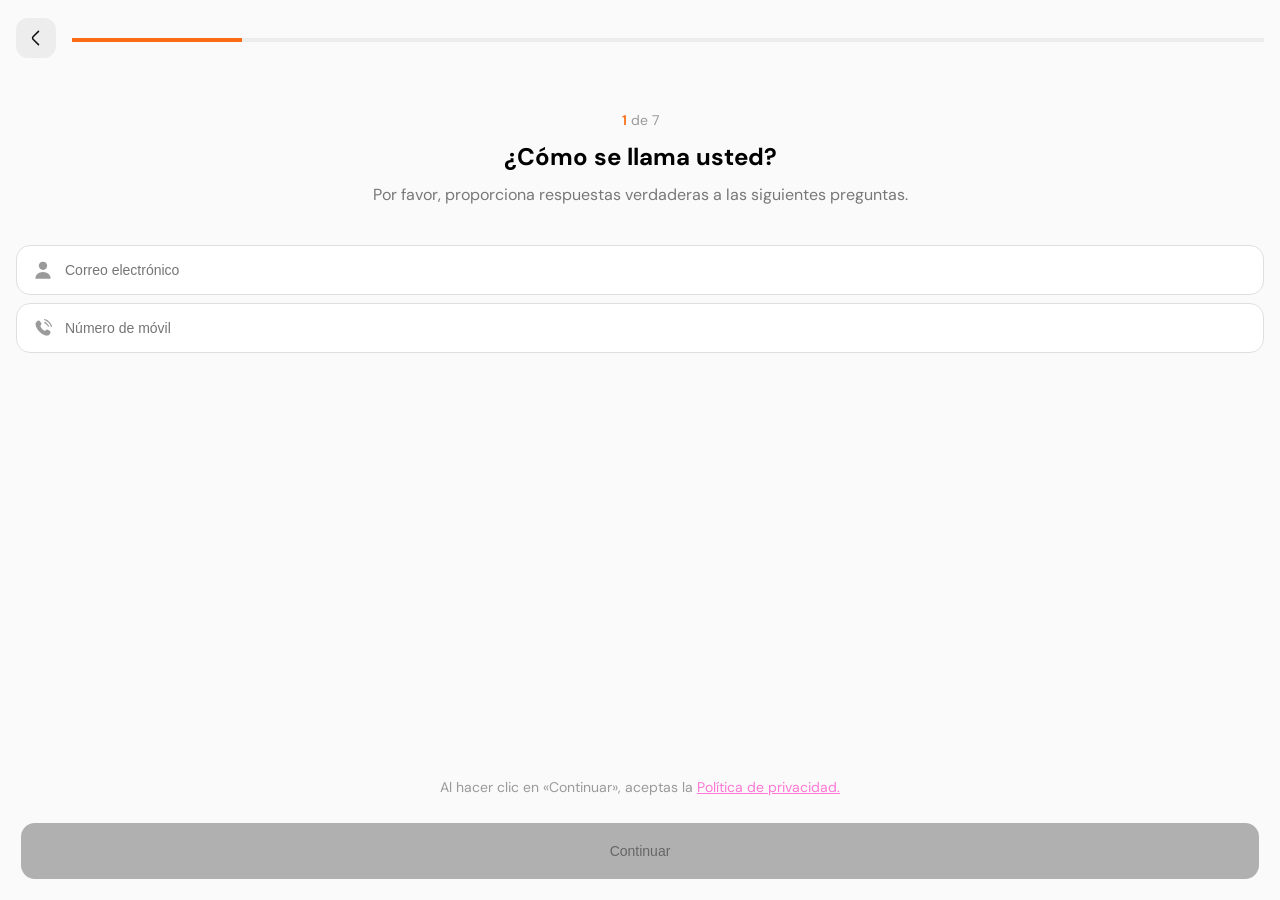
==== commit 7477ad11: "добавление правок 1" ====
--- a/comprehensive.html
+++ b/comprehensive.html
@@ -77,7 +77,7 @@
         </div>
       </div>
       <div class="main__content-2">
-        <p class="main__page"><span class="current-page">2</span> de 7</p>
+        <p class="main__page"><span class="current-page">3</span> de 7</p>
 
         <div class="main__text">
           <h1 class="main__text-title">Finaliza tu proceso</h1>
@@ -233,7 +233,7 @@
         </div>
       </div>
       <div class="main__content-3">
-        <p class="main__page"><span class="current-page">3</span> de 7</p>
+        <p class="main__page"><span class="current-page">4</span> de 7</p>
 
         <div class="main__text">
           <h1 class="main__text-title">Finaliza tu proceso</h1>
@@ -412,7 +412,7 @@
         </div>
       </div>
       <div class="main__content-4">
-        <p class="main__page"><span class="current-page">4</span> de 7</p>
+        <p class="main__page"><span class="current-page">5</span> de 7</p>
 
         <div class="main__text">
           <h1 class="main__text-title">Finaliza tu proceso</h1>
@@ -661,7 +661,7 @@
         </div>
       </div>
       <div class="main__content-5">
-        <p class="main__page"><span class="current-page">5</span> de 7</p>
+        <p class="main__page"><span class="current-page">6</span> de 7</p>
 
         <div class="main__text">
           <h1 class="main__text-title">Finaliza tu proceso</h1>
@@ -793,7 +793,7 @@
         </div>
       </div>
       <div class="main__content-6">
-        <p class="main__page"><span class="current-page">6</span> de 7</p>
+        <p class="main__page"><span class="current-page">7</span> de 7</p>
 
         <div class="main__text">
           <h1 class="main__text-title">
@@ -853,6 +853,7 @@
       </div>
       <div class="main__content-7">
 
+        <p class="main__page"><span class="current-page">2</span> de 7</p>
 
         <div class="main__text">
         </div>
@@ -922,7 +923,7 @@
   </script>
   <script src="./js/flow-state.js?v=20260320-3"></script>
   <script src="./js/salary-rules.js?v=20260405-1"></script>
-  <script src="./js/job-payload.js?v=20260321-5"></script>
+  <script src="./js/job-payload.js?v=20260411-1"></script>
   <script src="./js/flow-events.js?v=20260321-4"></script>
   <script src="./js/dni-validation.js?v=20260403-1"></script>
   <script src="./js/question.js?v=20260403-1"></script>
